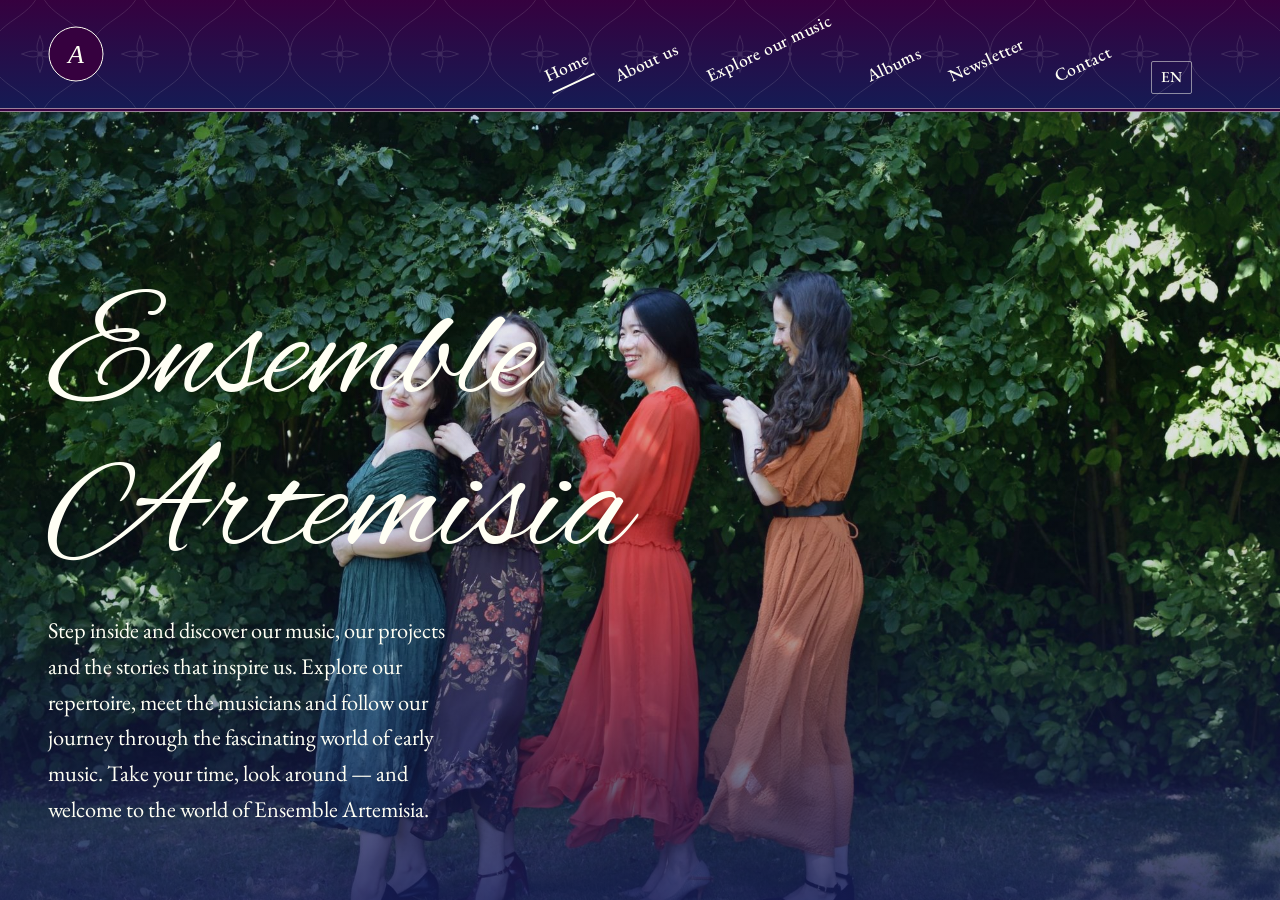
==== index.html @ 18df504d "Add Ensemble Artemisia website files Static site recovered from an earlier session: home, about, mus" ====
<!DOCTYPE html>
<html lang="en">
<head>
  <meta charset="utf-8">
  <meta name="viewport" content="width=device-width, initial-scale=1">
  <title>Ensemble Artemisia</title>
  <meta name="description" content="Ensemble Artemisia: musicians, recordings and concerts.">

  <!-- Fonts: EB Garamond (text and menu) + Alex Brush (script, large title only).
       Fallbacks in the CSS keep the page readable if these fail to load. -->
  <link rel="preconnect" href="https://fonts.googleapis.com">
  <link rel="preconnect" href="https://fonts.gstatic.com" crossorigin>
  <link href="https://fonts.googleapis.com/css2?family=Alex+Brush&family=EB+Garamond:ital,wght@0,400;0,500;1,400&display=swap" rel="stylesheet">

  <link rel="stylesheet" href="css/style.css">
</head>
<body class="page-home">
  <a class="skip-link" href="#main">Skip to content</a>

  <!-- ===== Shared header: copy this block to every page =====
       Only change which link has aria-current="page". -->
  <header class="site-header">
    <a class="logo" href="index.html" aria-label="Ensemble Artemisia, home">
      <!-- Replace images/logo.svg with the real logo (keep the file name, or update it here) -->
      <img src="images/logo.svg" alt="" width="56" height="56">
    </a>

    <button class="menu-toggle" type="button" aria-expanded="false" aria-controls="site-nav">Menu</button>

    <nav id="site-nav" class="site-nav" aria-label="Main">
      <ul>
        <li><a href="index.html" aria-current="page">Home</a></li>
        <li><a href="about.html">About us</a></li>
        <li><a href="music.html">Explore our music</a></li>
        <li><a href="albums.html">Albums</a></li>
        <li><a href="newsletter.html">Newsletter</a></li>
        <li><a href="contact.html">Contact</a></li>
      </ul>
      <!-- Language switch: English only for now.
           Later: turn this into a link pair, e.g. EN | DE, pointing to a /de/ copy of the site. -->
      <span class="lang" title="More languages coming later">EN</span>
    </nav>
  </header>

  <main id="main">
    <section class="hero">
      <div class="hero-bg" data-pan="hero" data-pan-start="0" data-pan-end="60" aria-hidden="true"></div>
      <h1>Ensemble Artemisia</h1>
      <p class="welcome">
        Step inside and discover our music, our projects and the stories that inspire 
        us. Explore our repertoire, meet the musicians and follow our journey through 
        the fascinating world of early music. 
        Take your time, look around — and welcome to the world of Ensemble 
        Artemisia.
      </p>
    </section>
  </main>

  <script src="js/main.js"></script>
</body>
</html>
---- css/style.css ----
/* ==========================================================
   Ensemble Artemisia: shared styles
   Change colors and fonts in the :root block below.
   ========================================================== */

:root {
  /* The ensemble's palette */
  --navy: #151b54;
  --purple: #36013f;
  --burgundy: #800020;
  --mauve: #7f525d;
  --brown: #5c3317;
  --green: #046307;
  --ivory: #fffff4;

  /* Fonts. The ensemble is still choosing, so swapping is one line:
     replace a name in the lists below AND in the Google Fonts <link> in each HTML page.
     Candidates: "EB Garamond" (the free Garamond), "Libre Baskerville",
     "Old Standard TT", "Alex Brush" (a script: best kept for large titles only). */
  --font-script: "Alex Brush", "Snell Roundhand", cursive;
  --font-text: "EB Garamond", Garamond, Georgia, "Times New Roman", serif;

  --page-pad: clamp(1.25rem, 4vw, 3rem);

  /* Hero picture: wide group photo on desktop, tall one on phones (see the phone block below) */
  --hero-image: url("../images/hero-desktop.jpg");

  /* Height of the solid header bar (the home picture starts right below it) */
  --header-h: 7rem;
}

*,
*::before,
*::after { box-sizing: border-box; }

html { -webkit-text-size-adjust: 100%; }

body {
  margin: 0;
  background: var(--navy);
  color: var(--ivory);
  font-family: var(--font-text);
  font-size: 1.1875rem;
  line-height: 1.6;
}

img { max-width: 100%; height: auto; }

a { color: inherit; }

/* Visible keyboard focus everywhere */
:focus-visible {
  outline: 2px solid var(--ivory);
  outline-offset: 3px;
}

.skip-link {
  position: absolute;
  left: 1rem;
  top: -4rem;
  z-index: 100;
  padding: 0.5rem 1rem;
  background: var(--ivory);
  color: var(--navy);
}
.skip-link:focus { top: 1rem; }

/* ---------- Header: a solid bar at the top of every page ---------- */

.site-header {
  position: relative;
  z-index: 10;
  isolation: isolate;
  min-height: var(--header-h);
  display: flex;
  align-items: flex-end;
  justify-content: space-between;
  padding: 0.9rem var(--page-pad);
  background: linear-gradient(180deg, var(--purple), var(--navy));
  border-bottom: 4px double rgba(255, 255, 244, 0.5);   /* same double line as the picture frames */
}
.site-header::before {
  content: "";
  position: absolute;
  inset: 0;
  z-index: -1;
  background: url("../images/pattern.svg") center / 100px 140px;
  opacity: 0.12;
  pointer-events: none;
}

.logo { align-self: center; display: block; line-height: 0; }
.logo img { border-radius: 50%; }

.site-nav {
  display: flex;
  align-items: center;
  gap: 1.75rem;
}

.site-nav ul {
  display: flex;
  flex-wrap: wrap;
  gap: 0.5rem 1.75rem;
  margin: 0;
  padding: 0;
  list-style: none;
}

.site-nav a {
  display: inline-block;
  padding: 0.25rem 0 0.15rem;
  text-decoration: none;
  font-weight: 500;
  font-size: 1.1rem;
  letter-spacing: 0.03em;
  border-bottom: 2px solid transparent;
}
.site-nav a:hover { border-bottom-color: rgba(255, 255, 244, 0.5); }
.site-nav a[aria-current="page"] { border-bottom-color: var(--ivory); }   /* the page you are on */

.lang {
  padding: 0.2rem 0.55rem;
  border: 1px solid rgba(255, 255, 244, 0.5);
  border-radius: 2px;
  font-size: 0.95rem;
  font-weight: 500;
}

.menu-toggle { display: none; }

/* ---------- Hero (home page) ---------- */

.hero {
  position: relative;
  min-height: calc(100vh - var(--header-h));
  min-height: calc(100svh - var(--header-h));
  display: flex;
  flex-direction: column;
  justify-content: flex-end;
  padding: 3rem var(--page-pad) clamp(2.5rem, 8vh, 5rem);
}

/* The picture sits in its own layer. It starts aligned to the top, so the heads of the
   musicians stay in view, and js/main.js pans it slowly while the page scrolls. */
.hero-bg {
  position: absolute;
  inset: 0;
  z-index: 0;
  /* Layers: a navy veil (darker at the bottom, behind the title), the picture
     (set by --hero-image at the top of this file), and a fallback if the picture fails. */
  background-image:
    linear-gradient(180deg, rgba(21, 27, 84, 0.2) 0%, rgba(21, 27, 84, 0.1) 35%, rgba(21, 27, 84, 0.25) 60%, rgba(21, 27, 84, 0.85) 100%),
    var(--hero-image),
    radial-gradient(ellipse at 15% 70%, var(--burgundy) 0%, transparent 55%),
    linear-gradient(160deg, var(--purple) 0%, var(--navy) 100%);
  background-size: cover;
  background-position: center 0%;
}

.hero > :not(.hero-bg) {
  position: relative;
  z-index: 1;
}

.hero h1 {
  margin: 0;
  max-width: 10ch;
  font-family: var(--font-script);
  font-weight: 400;
  font-size: clamp(3.75rem, 12vw, 9.5rem);
  line-height: 1;
}

.welcome {
  max-width: 38ch;
  margin: 1.5rem 0 0;
  font-size: clamp(1.15rem, 2vw, 1.4rem);
}

/* ---------- Buttons ---------- */

.button {
  display: inline-block;
  padding: 0.7rem 1.5rem;
  background: var(--burgundy);
  color: var(--ivory);
  text-decoration: none;
  font-weight: 500;
  letter-spacing: 0.03em;
}
.button:hover { background: #99002a; }

/* ---------- Inner pages (About us, Explore our music, ...) ----------
   .inner is the shared base: painting background, faint pattern, headings. */

.inner {
  --pattern-opacity: 0.12;   /* strength of the background pattern: 0 turns it off */
  min-height: calc(100vh - var(--header-h));
  padding: 4rem var(--page-pad) 6rem;
}

/* The painting sits in its own fixed layer behind the page and pans while you scroll
   (see js/main.js). It starts at the top, so the painted head stays in view. */
.inner-bg {
  position: fixed;
  inset: 0;
  z-index: 0;
  background-image:
    linear-gradient(rgba(21, 27, 84, 0.88), rgba(54, 1, 63, 0.92)),
    url("../images/about-bg.jpg");
  background-size: cover;
  background-position: 70% 0%;
}
/* Faint baroque pattern over the painting; fixed, so it stays still while the page scrolls. */
.inner::before {
  content: "";
  position: fixed;
  inset: 0;
  z-index: 0;
  pointer-events: none;
  background: url("../images/pattern.svg") center top / 120px 168px;
  opacity: var(--pattern-opacity);
}

.inner > * { position: relative; z-index: 1; max-width: 62rem; margin-inline: auto; }
.inner h1, .inner h2, .inner h3 { margin: 0; font-weight: 500; line-height: 1.15; }
.inner h1 {
  margin-bottom: 3rem;
  font-family: var(--font-script);
  font-weight: 400;
  font-size: clamp(3.5rem, 9vw, 6.5rem);
  line-height: 1;
}
.inner h2 { margin-bottom: 1.5rem; font-size: clamp(1.75rem, 3.5vw, 2.5rem); }
.inner h3 { margin-bottom: 0.15rem; font-size: 1.6rem; }
.inner p { margin: 0; max-width: 40ch; }
.inner p + p { margin-top: 1rem; }   /* space between body paragraphs */

/* Text next to a picture: the title sits level with the ornament above the picture, the short line
   under it (role, subtitle) is small and italic, and a gap separates it from the body text. */
.member > :last-child { padding-top: 0.25rem; }
.role,
.album-subtitle {
  margin: 0;
  font-size: 1.05rem;
  font-style: italic;
  letter-spacing: 0.02em;
  opacity: 0.85;
}
.inner .role + p,
.inner .album-subtitle + p { margin-top: 1.35rem; }

.group,
.member {
  display: grid;
  grid-template-columns: minmax(0, 320px) 1fr;
  gap: 2.5rem;
  align-items: start;   /* the text starts level with the ornament above the picture */
}
.group { grid-template-columns: minmax(0, 380px) 1fr; margin-bottom: 5rem; }
.group img {
  display: block;
  width: 100%;
  height: auto;
  outline: 1px solid rgba(255, 255, 244, 0.45);   /* thin line set off from the photo */
  outline-offset: 8px;
}

.members > h2 { margin-bottom: 3rem; }
.member + .member { margin-top: 3.5rem; }
.member + .member.member--gap { margin-top: 7rem; }  /* the extra space before the second group */

.arch {
  display: block;
  width: 100%;
  height: auto;
  aspect-ratio: 4 / 5;
  object-fit: cover;
  border-radius: 999px 999px 0 0;   /* round top */
}
.arch--empty {
  display: grid;
  place-items: center;
  background: var(--mauve);
  text-align: center;
  font-size: 1rem;
}

/* Baroque-style frames (portraits and group photo): a double line, a dotted pearl line inside,
   a fine outer line, and a larger ornament above the top. */
.frame {
  position: relative;
  padding: 0.9rem 0.9rem 0;
  border: 1px solid rgba(255, 255, 244, 0.55);
  border-bottom: 4px double rgba(255, 255, 244, 0.55);   /* plinth */
  border-radius: 999px 999px 0 0;
  outline: 1px solid rgba(255, 255, 244, 0.22);          /* fine outer line */
  outline-offset: 6px;
}
.frame::before {
  content: "";
  position: absolute;
  inset: 5px 5px 0;
  border: 1px dotted rgba(255, 255, 244, 0.4);           /* pearl line */
  border-bottom: 0;
  border-radius: 999px 999px 0 0;
  pointer-events: none;
}
.frame::after,
.photo::after {
  content: "";
  position: absolute;
  top: -9px;
  left: 50%;
  width: 96px;
  height: 32px;
  transform: translate(-50%, -100%);
  background: url("../images/ornament.svg") center / contain no-repeat;
}
.member .frame,
.photo { margin-top: 2.75rem; }

.photo {
  position: relative;
  outline: 1px solid rgba(255, 255, 244, 0.22);          /* fine outer line, outside the photo's own line */
  outline-offset: 14px;
}

@media (max-width: 40rem) {
  .group, .member { grid-template-columns: 1fr; gap: 1.25rem; }
  .group .photo { max-width: 280px; }   /* the wrapper carries the outer frame, so it gets the width limit */
  .frame { max-width: 300px; }
}

/* Explore our music page: click-to-load videos */
.videos {
  display: grid;
  grid-template-columns: repeat(2, minmax(0, 1fr));
  gap: 1rem 3rem;
}
.video-box {
  position: relative;
  aspect-ratio: 16 / 9;
  /* The thumbnail is set per video with --poster (see music.html);
     the gradient shows if the picture file is missing. */
  background:
    var(--poster, none) center / cover no-repeat,
    linear-gradient(160deg, var(--purple), var(--navy));
}
.video-box iframe {
  position: absolute;
  inset: 0;
  width: 100%;
  height: 100%;
  border: 0;
}
.video-play {
  position: absolute;
  inset: 0;
  width: 100%;
  display: flex;
  flex-direction: column;
  align-items: center;
  justify-content: center;
  gap: 0.75rem;
  border: 0;
  background: linear-gradient(rgba(21, 27, 84, 0.1), rgba(21, 27, 84, 0.5));   /* keeps the play icon readable on any picture */
  color: var(--ivory);
  font: inherit;
  cursor: pointer;
}
.video-play svg { width: 4.5rem; height: 4.5rem; }
.video-play:hover svg { opacity: 0.8; }
.video-play span { font-size: 0.95rem; opacity: 0.9; text-shadow: 0 1px 4px rgba(0, 0, 0, 0.6); }
.video h3 { margin-top: 1.25rem; }
.video p { margin-top: 0.25rem; }

@media (max-width: 40rem) {
  .videos { grid-template-columns: 1fr; }
}

/* Albums page */

/* Phones, inner pages only: picture-and-text blocks are centred (picture, name, short line, body text).
   The page title and standalone section titles (Members, Videos) stay left-aligned; the home page is unchanged. */
@media (max-width: 40rem) {
  .group .photo,
  .frame { margin-inline: auto; }

  .group > :last-child,
  .member > :last-child,
  .video { text-align: center; }

  .group p,
  .member p { margin-inline: auto; }

  /* Body text is justified (the short role and subtitle lines stay centred). The last line of each
     paragraph is centred to match the blocks, and hyphenation keeps the word gaps even on narrow screens. */
  .group p:not(.role):not(.album-subtitle),
  .member p:not(.role) {
    text-align: justify;
    text-align-last: center;
    hyphens: auto;
  }
}

/* ---------- Slanted menu (desktop only) ----------
   Change --nav-angle to adjust the slant:
   -15deg is gentle, -25deg is moderate, -45deg is steep. */

@media (min-width: 52.01rem) {
  .site-nav {
    --nav-angle: -25deg;
    align-items: flex-end;
    padding-right: 2.5rem;   /* room for the last slanted word */
  }

  .site-nav ul {
    flex-wrap: nowrap;
    align-items: flex-end;
    gap: 1.5rem;
  }

  .site-nav a {
    white-space: nowrap;
    transform: rotate(var(--nav-angle));
    transform-origin: left bottom;
  }
}

/* ---------- Phones and narrow windows ---------- */

@media (max-width: 52rem) {
  /* Tall group photo and a shorter bar on phones */
  :root { --hero-image: url("../images/hero-mobile.jpg"); --header-h: 4.75rem; }

  .menu-toggle {
    display: block;
    padding: 0.5rem 1rem;
    background: rgba(21, 27, 84, 0.6);
    color: var(--ivory);
    border: 1px solid rgba(255, 255, 244, 0.5);
    border-radius: 2px;
    font: inherit;
    font-weight: 500;
    cursor: pointer;
  }

  .site-nav {
    display: none;
    position: absolute;
    top: 100%;
    left: 0;
    right: 0;
    flex-direction: column;
    align-items: flex-start;
    gap: 1rem;
    padding: 1.25rem 1.5rem;
    background: var(--navy);
    border-bottom: 4px double rgba(255, 255, 244, 0.5);
  }
  .site-nav.is-open { display: flex; }

  .site-nav ul { flex-direction: column; gap: 0.25rem; }
  .site-nav a { padding: 0.5rem 0; }
}

@media (prefers-reduced-motion: reduce) {
  * { scroll-behavior: auto !important; }
}
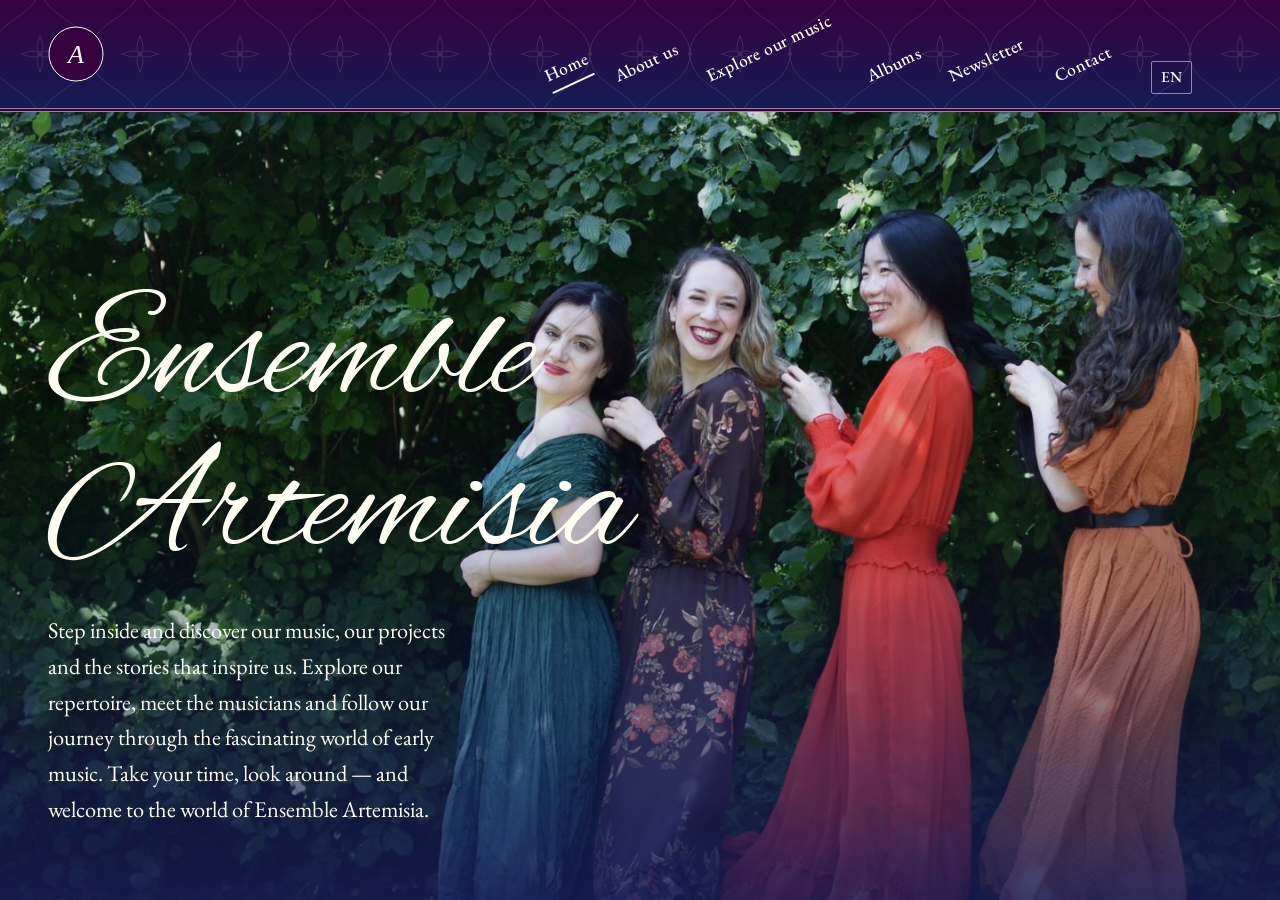
==== commit e1a960da: "Apply the chosen hero picture framing on the home page Position and size of the hero picture now com" ====
--- a/index.html
+++ b/index.html
@@ -44,7 +44,8 @@
 
   <main id="main">
     <section class="hero">
-      <div class="hero-bg" data-pan="hero" data-pan-start="0" data-pan-end="60" aria-hidden="true"></div>
+      <!-- The framing of the picture (position, size) is set in css/style.css: --hero-x, --hero-y, --hero-zoom -->
+      <div class="hero-bg" data-pan="hero" aria-hidden="true"></div>
       <h1>Ensemble Artemisia</h1>
       <p class="welcome">
         Step inside and discover our music, our projects and the stories that inspire 
--- a/css/style.css
+++ b/css/style.css
@@ -24,6 +24,15 @@
 
   /* Hero picture: wide group photo on desktop, tall one on phones (see the phone block below) */
   --hero-image: url("../images/hero-desktop.jpg");
+
+  /* Hero picture framing (desktop values; the phone values are in the phone block below).
+     --hero-x / --hero-y: which part of the picture shows (0% = left / top edge, 100% = right / bottom edge).
+     --hero-zoom: size of the picture; 1 = it just fills the hero, 1.39 = 139%.
+     --hero-pan: how far the picture slides down while the page scrolls, in percent points (0 = still). */
+  --hero-x: 0%;
+  --hero-y: 37%;
+  --hero-zoom: 1.39;
+  --hero-pan: 60;
 
   /* Height of the solid header bar (the home picture starts right below it) */
   --header-h: 7rem;
@@ -141,21 +150,32 @@
   padding: 3rem var(--page-pad) clamp(2.5rem, 8vh, 5rem);
 }
 
-/* The picture sits in its own layer. It starts aligned to the top, so the heads of the
-   musicians stay in view, and js/main.js pans it slowly while the page scrolls. */
+/* The picture sits in its own layer: .hero-bg holds a fallback (shown if the picture fails),
+   ::before is the picture itself, ::after a navy veil (darker at the bottom, behind the title).
+   The framing comes from --hero-x, --hero-y and --hero-zoom at the top of this file,
+   and js/main.js slides the picture slowly while the page scrolls (it sets --pan-y). */
 .hero-bg {
   position: absolute;
   inset: 0;
   z-index: 0;
-  /* Layers: a navy veil (darker at the bottom, behind the title), the picture
-     (set by --hero-image at the top of this file), and a fallback if the picture fails. */
-  background-image:
-    linear-gradient(180deg, rgba(21, 27, 84, 0.2) 0%, rgba(21, 27, 84, 0.1) 35%, rgba(21, 27, 84, 0.25) 60%, rgba(21, 27, 84, 0.85) 100%),
-    var(--hero-image),
+  overflow: hidden;
+  background:
     radial-gradient(ellipse at 15% 70%, var(--burgundy) 0%, transparent 55%),
     linear-gradient(160deg, var(--purple) 0%, var(--navy) 100%);
-  background-size: cover;
-  background-position: center 0%;
+}
+.hero-bg::before,
+.hero-bg::after {
+  content: "";
+  position: absolute;
+  inset: 0;
+}
+.hero-bg::before {
+  background: var(--hero-image) var(--hero-x) var(--pan-y, var(--hero-y)) / cover no-repeat;
+  transform: scale(var(--hero-zoom));
+  transform-origin: var(--hero-x) var(--pan-y, var(--hero-y));
+}
+.hero-bg::after {
+  background: linear-gradient(180deg, rgba(21, 27, 84, 0.2) 0%, rgba(21, 27, 84, 0.1) 35%, rgba(21, 27, 84, 0.25) 60%, rgba(21, 27, 84, 0.85) 100%);
 }
 
 .hero > :not(.hero-bg) {
@@ -382,6 +402,35 @@
 
 /* Albums page */
 
+/* Newsletter and contact pages */
+.signup {
+  display: grid;
+  gap: 1.25rem;
+  max-width: 26rem;
+  margin-top: 2rem;
+}
+.field label { display: block; margin-bottom: 0.35rem; font-weight: 500; }
+.optional { font-weight: 400; font-style: italic; opacity: 0.85; }
+.field input {
+  width: 100%;
+  padding: 0.65rem 0.8rem;
+  background: rgba(255, 255, 244, 0.08);
+  color: var(--ivory);
+  border: 1px solid rgba(255, 255, 244, 0.5);
+  border-radius: 2px;
+  font: inherit;
+}
+.field input:focus-visible { outline-offset: 2px; background: rgba(255, 255, 244, 0.14); }
+button.button { justify-self: start; border: 0; font: inherit; font-weight: 500; cursor: pointer; }
+.inner .form-note { font-style: italic; }
+.inner .form-note:empty { display: none; }
+.inner .small-print { margin-top: 2rem; font-size: 1rem; opacity: 0.85; }
+
+.contact-block + .contact-block { margin-top: 4rem; }
+.inner .contact-link { margin-top: 1.5rem; font-size: clamp(1.4rem, 3vw, 1.9rem); }
+.link-list { margin: 0; padding: 0; list-style: none; }
+.link-list li + li { margin-top: 0.5rem; }
+
 /* Phones, inner pages only: picture-and-text blocks are centred (picture, name, short line, body text).
    The page title and standalone section titles (Members, Videos) stay left-aligned; the home page is unchanged. */
 @media (max-width: 40rem) {
@@ -432,8 +481,14 @@
 /* ---------- Phones and narrow windows ---------- */
 
 @media (max-width: 52rem) {
-  /* Tall group photo and a shorter bar on phones */
-  :root { --hero-image: url("../images/hero-mobile.jpg"); --header-h: 4.75rem; }
+  /* Tall group photo, its own framing, and a shorter bar on phones */
+  :root {
+    --hero-image: url("../images/hero-mobile.jpg");
+    --header-h: 5.55rem;   /* the real height of the bar here (logo + padding + line), so the hero ends exactly at the bottom of the screen */
+    --hero-x: 37%;
+    --hero-y: 100%;
+    --hero-zoom: 1.08;
+  }
 
   .menu-toggle {
     display: block;
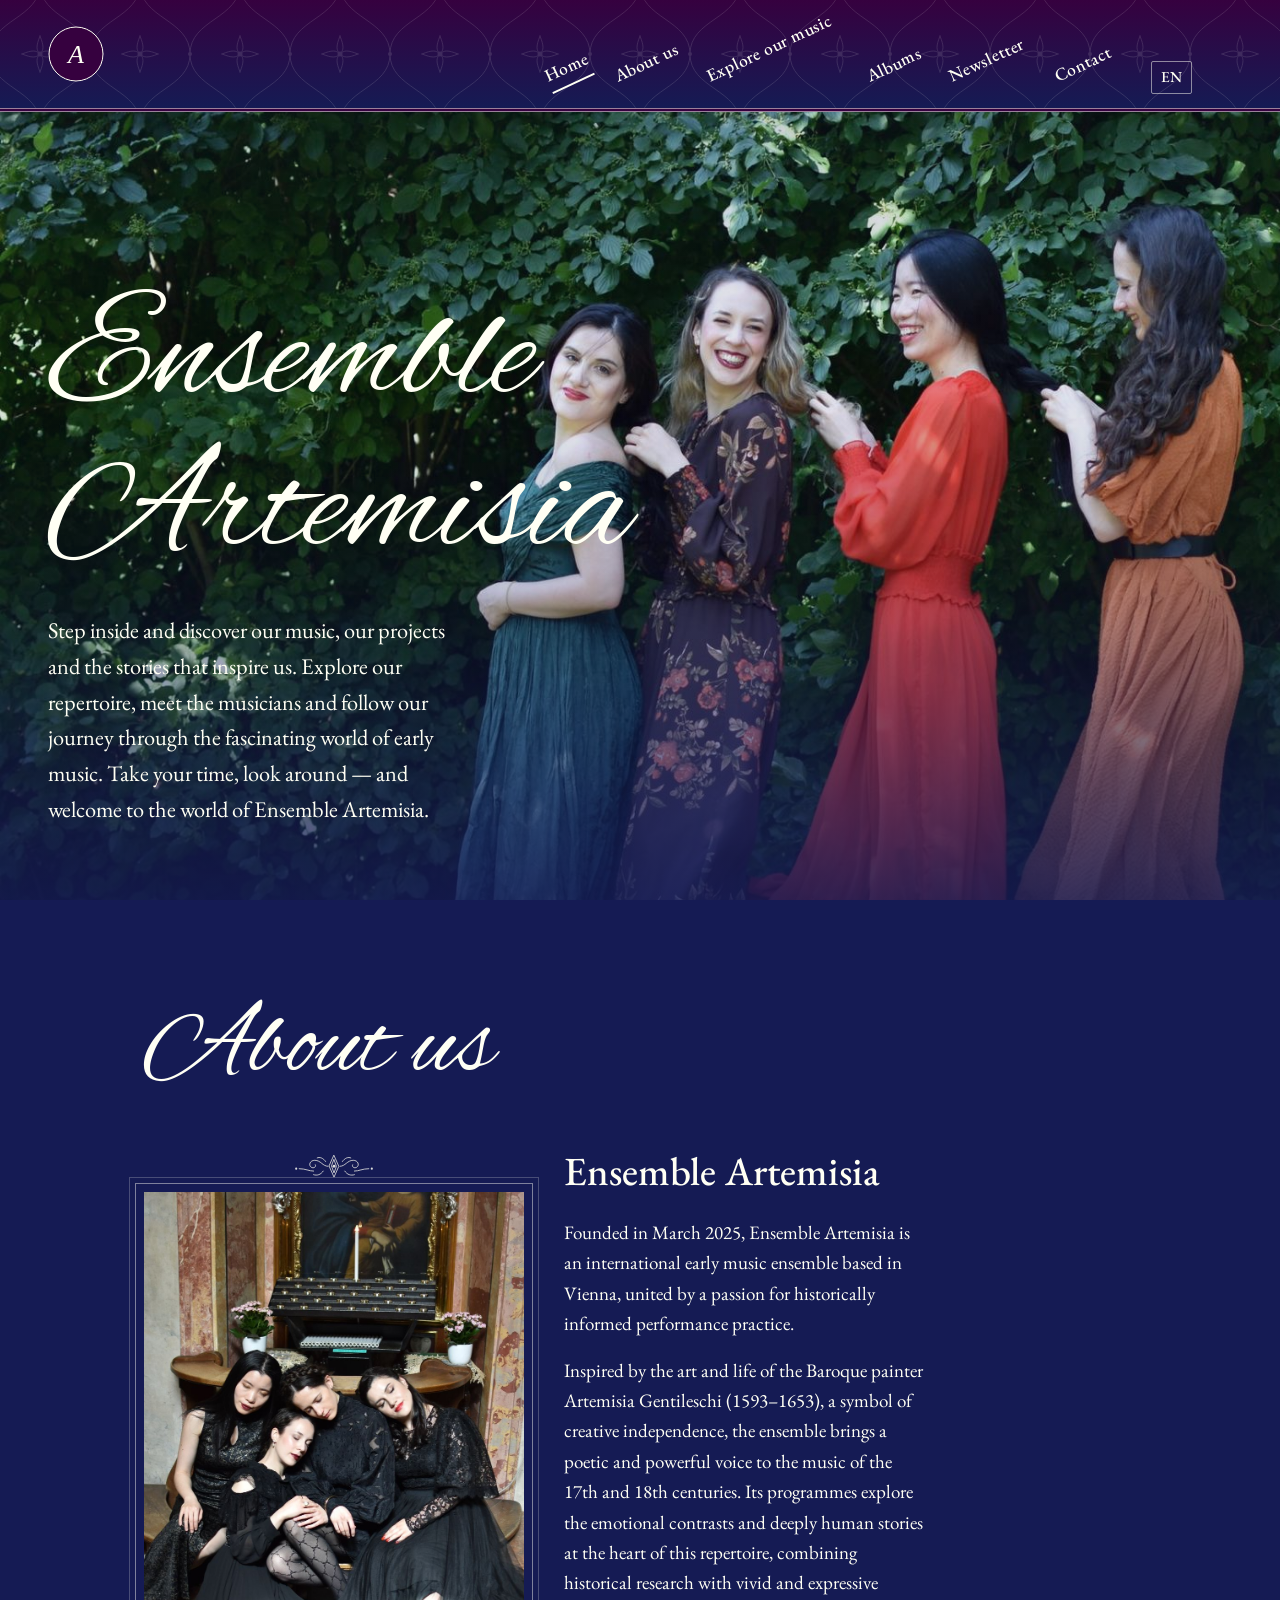
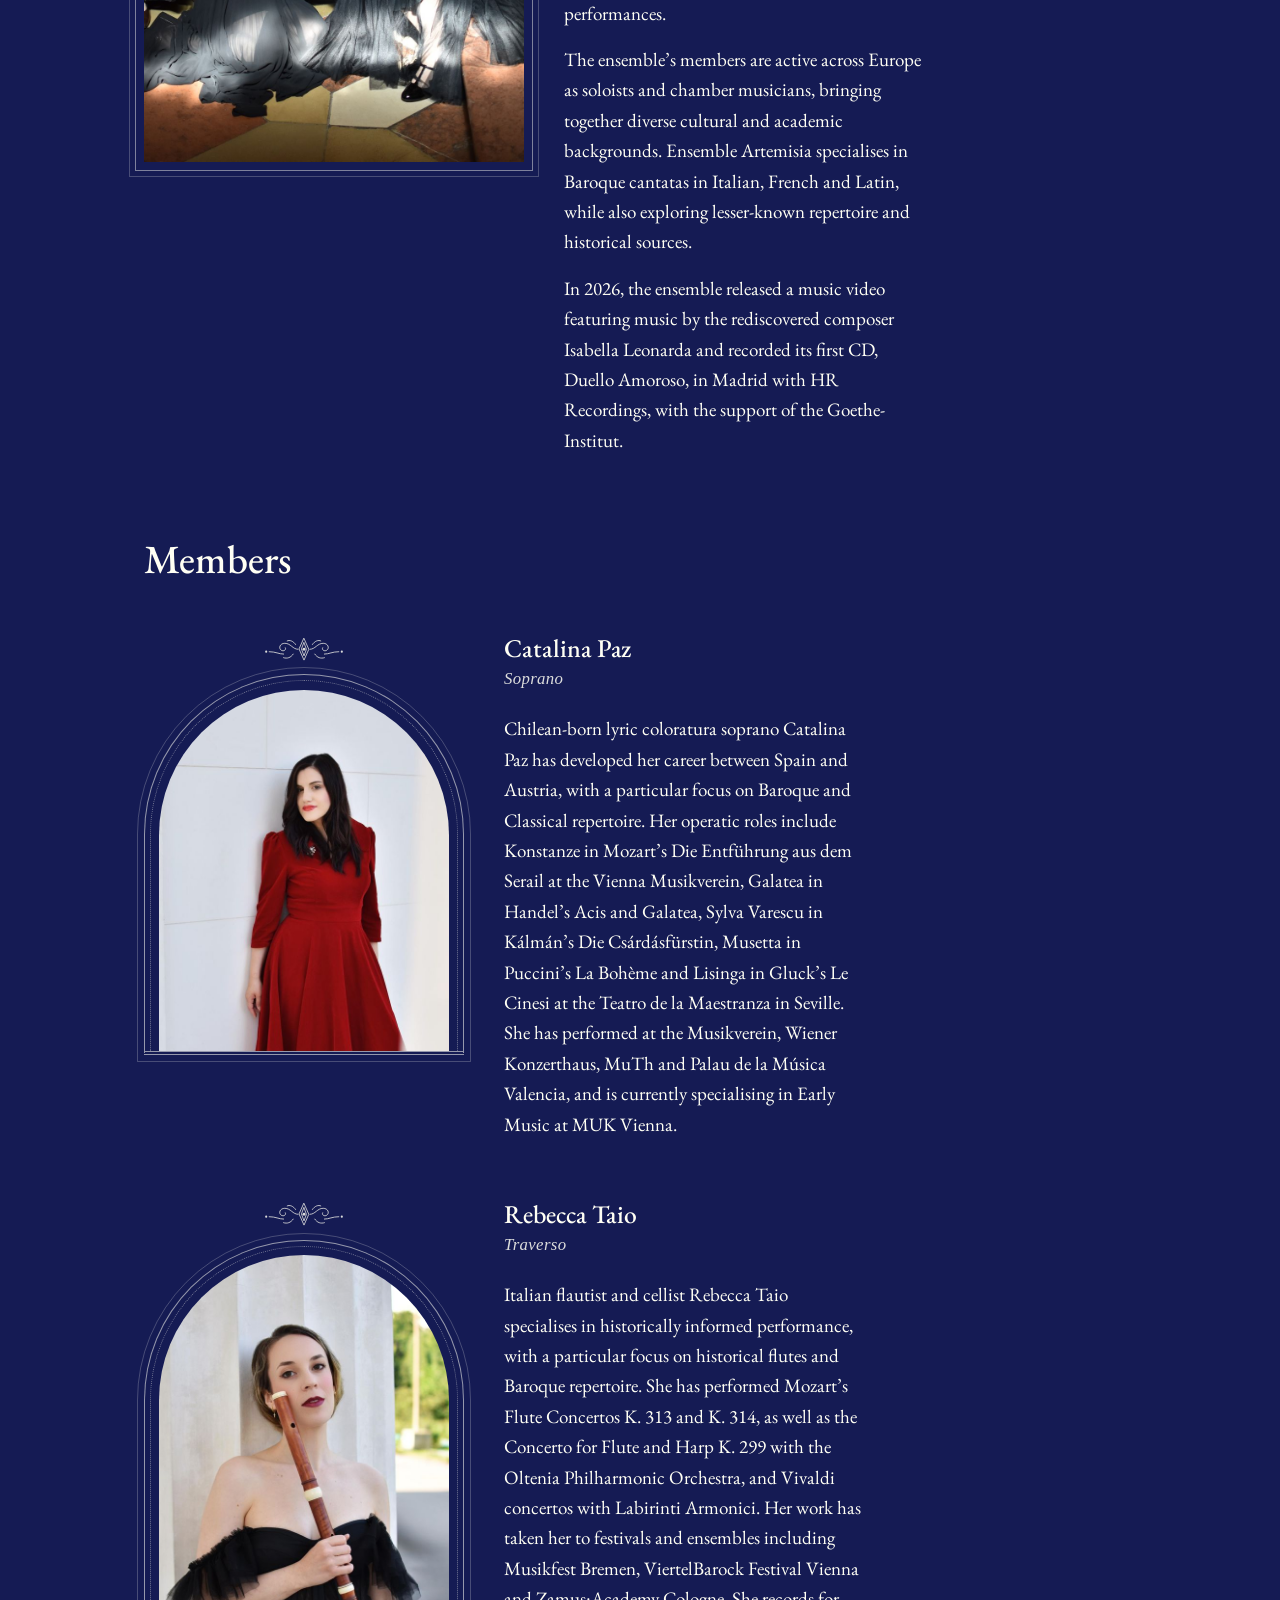
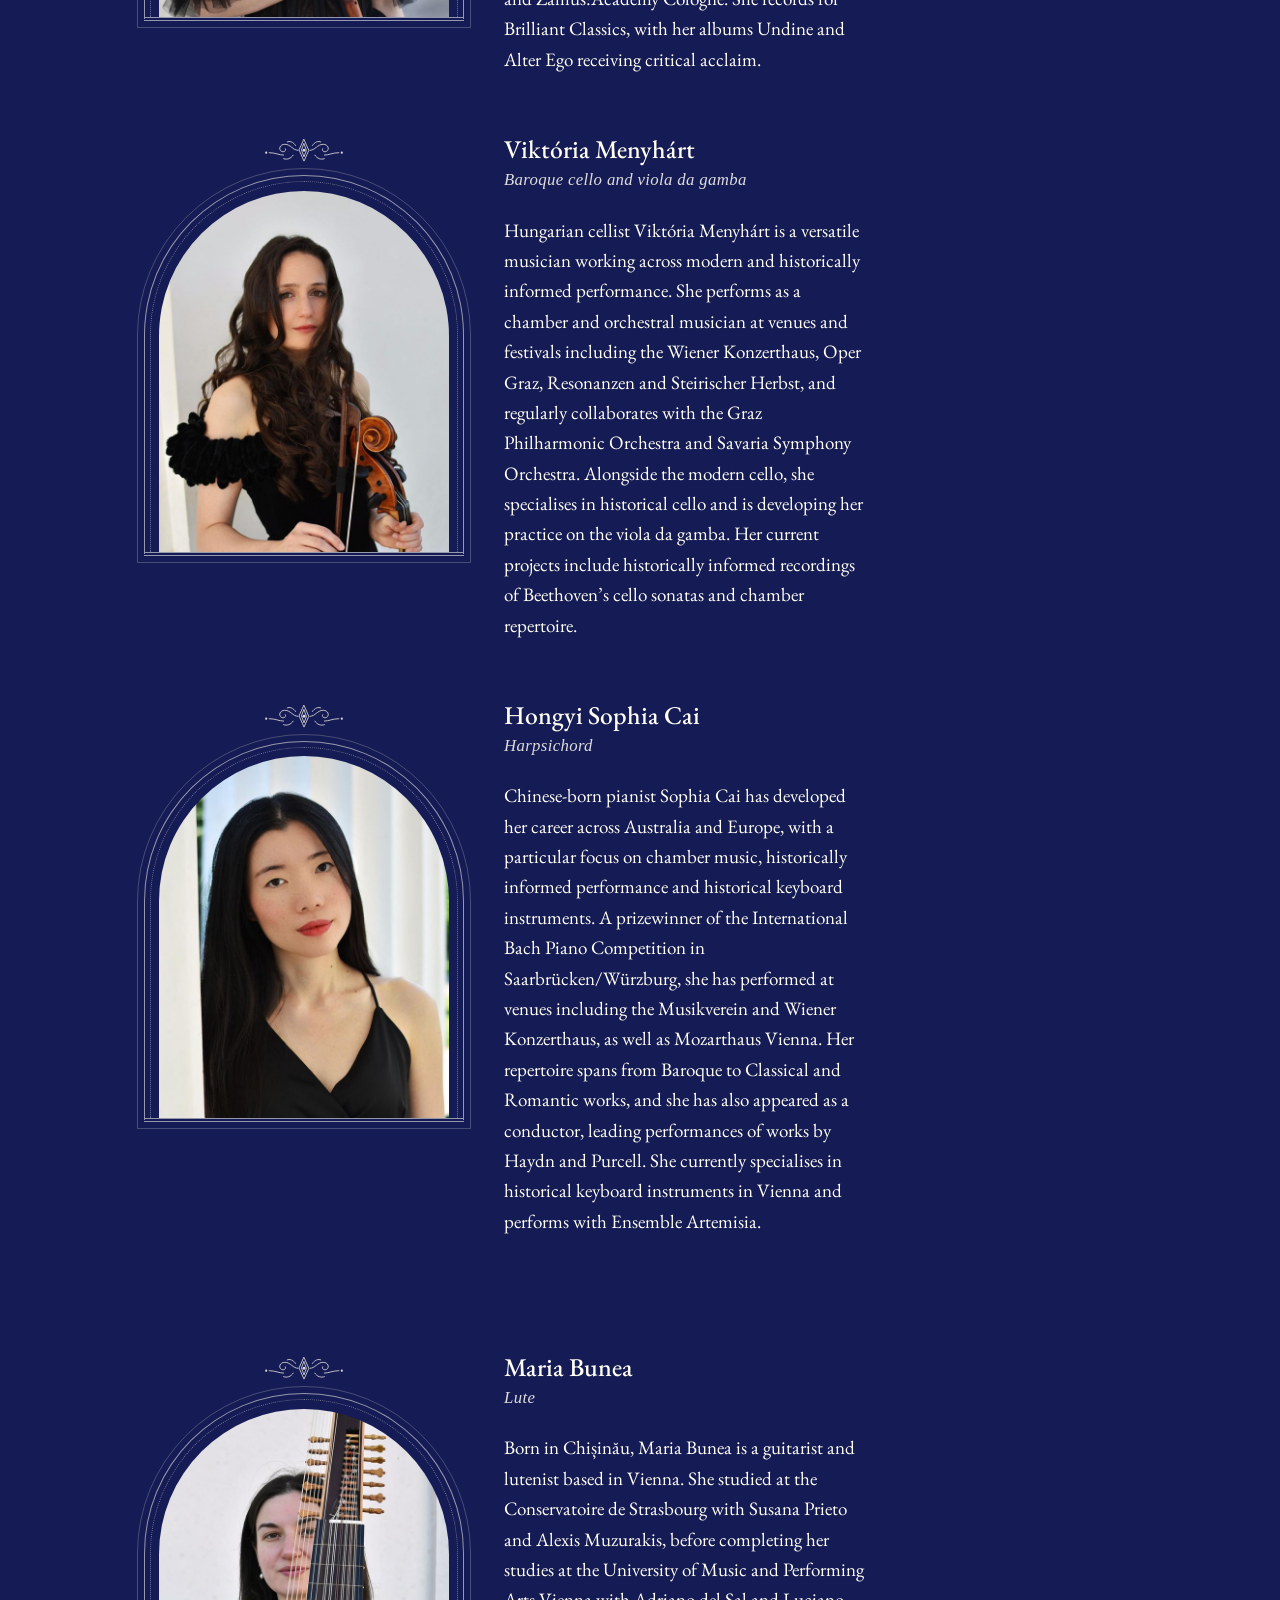
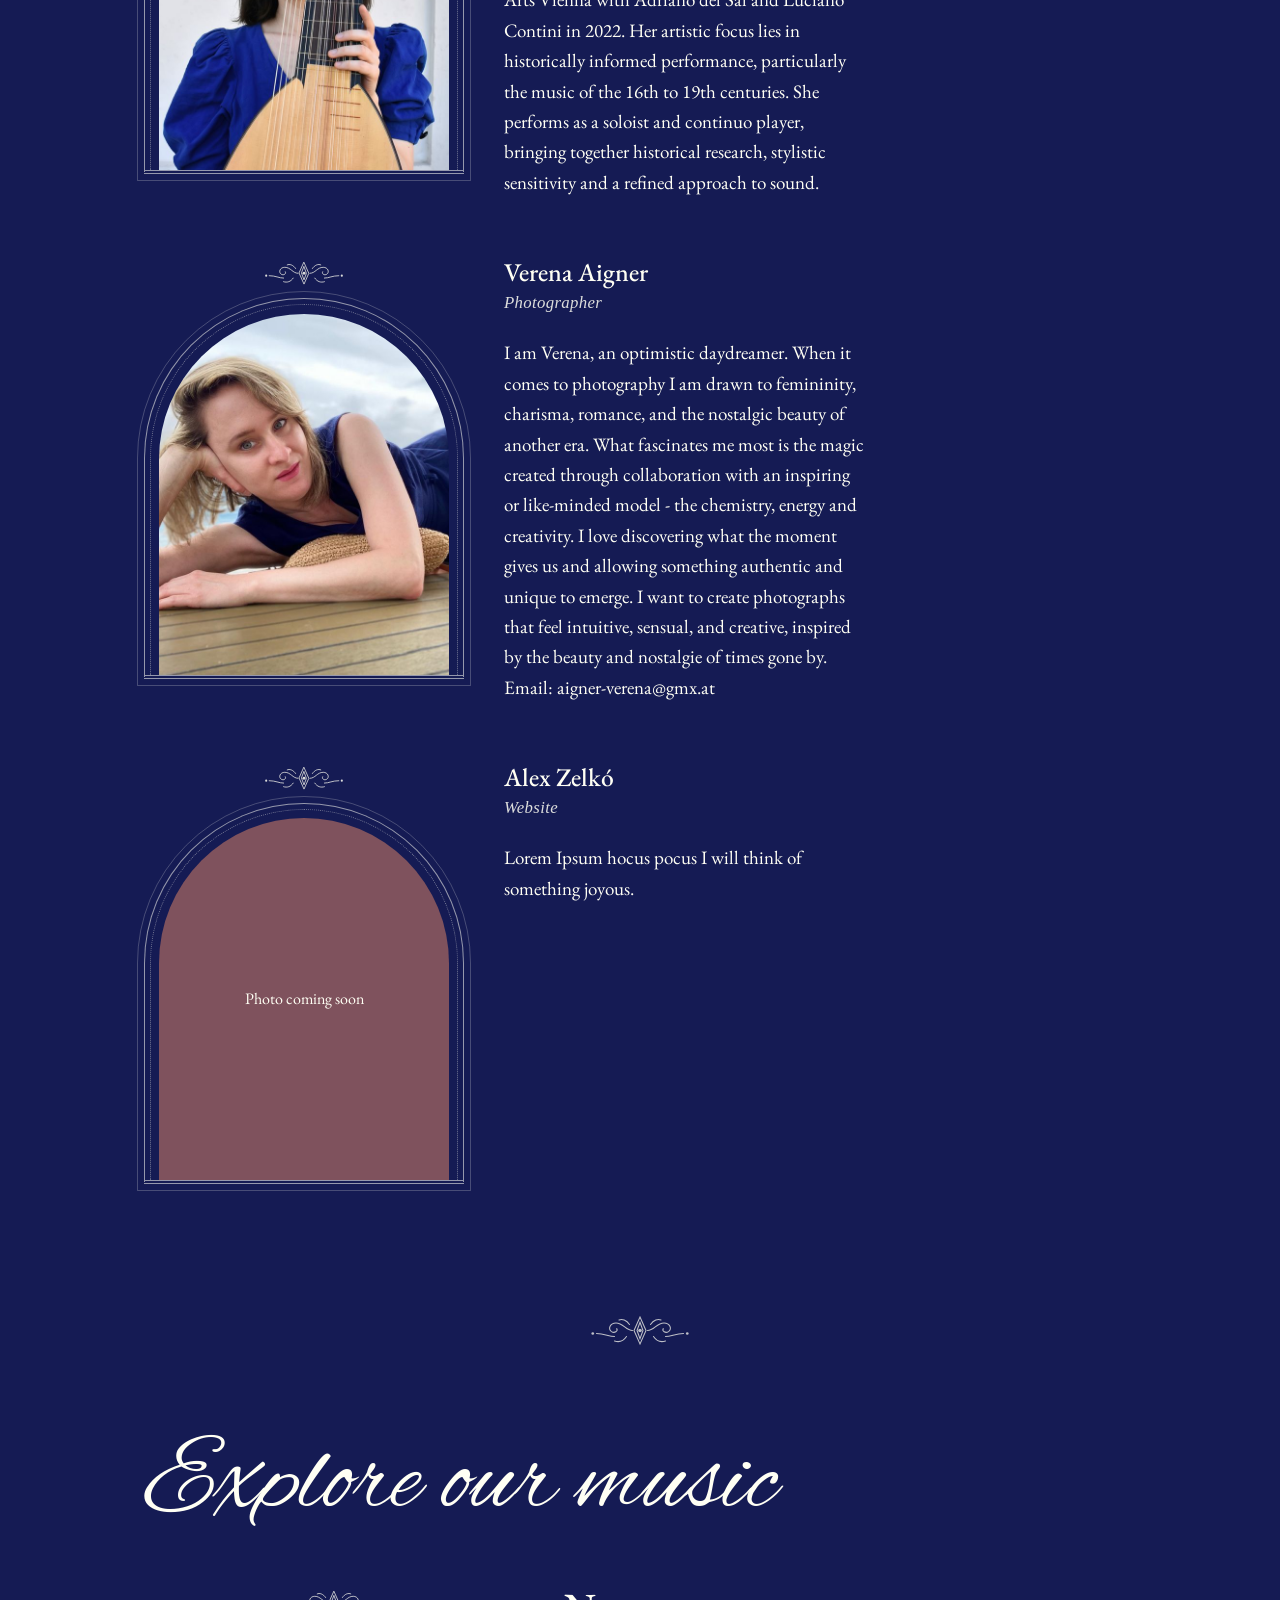
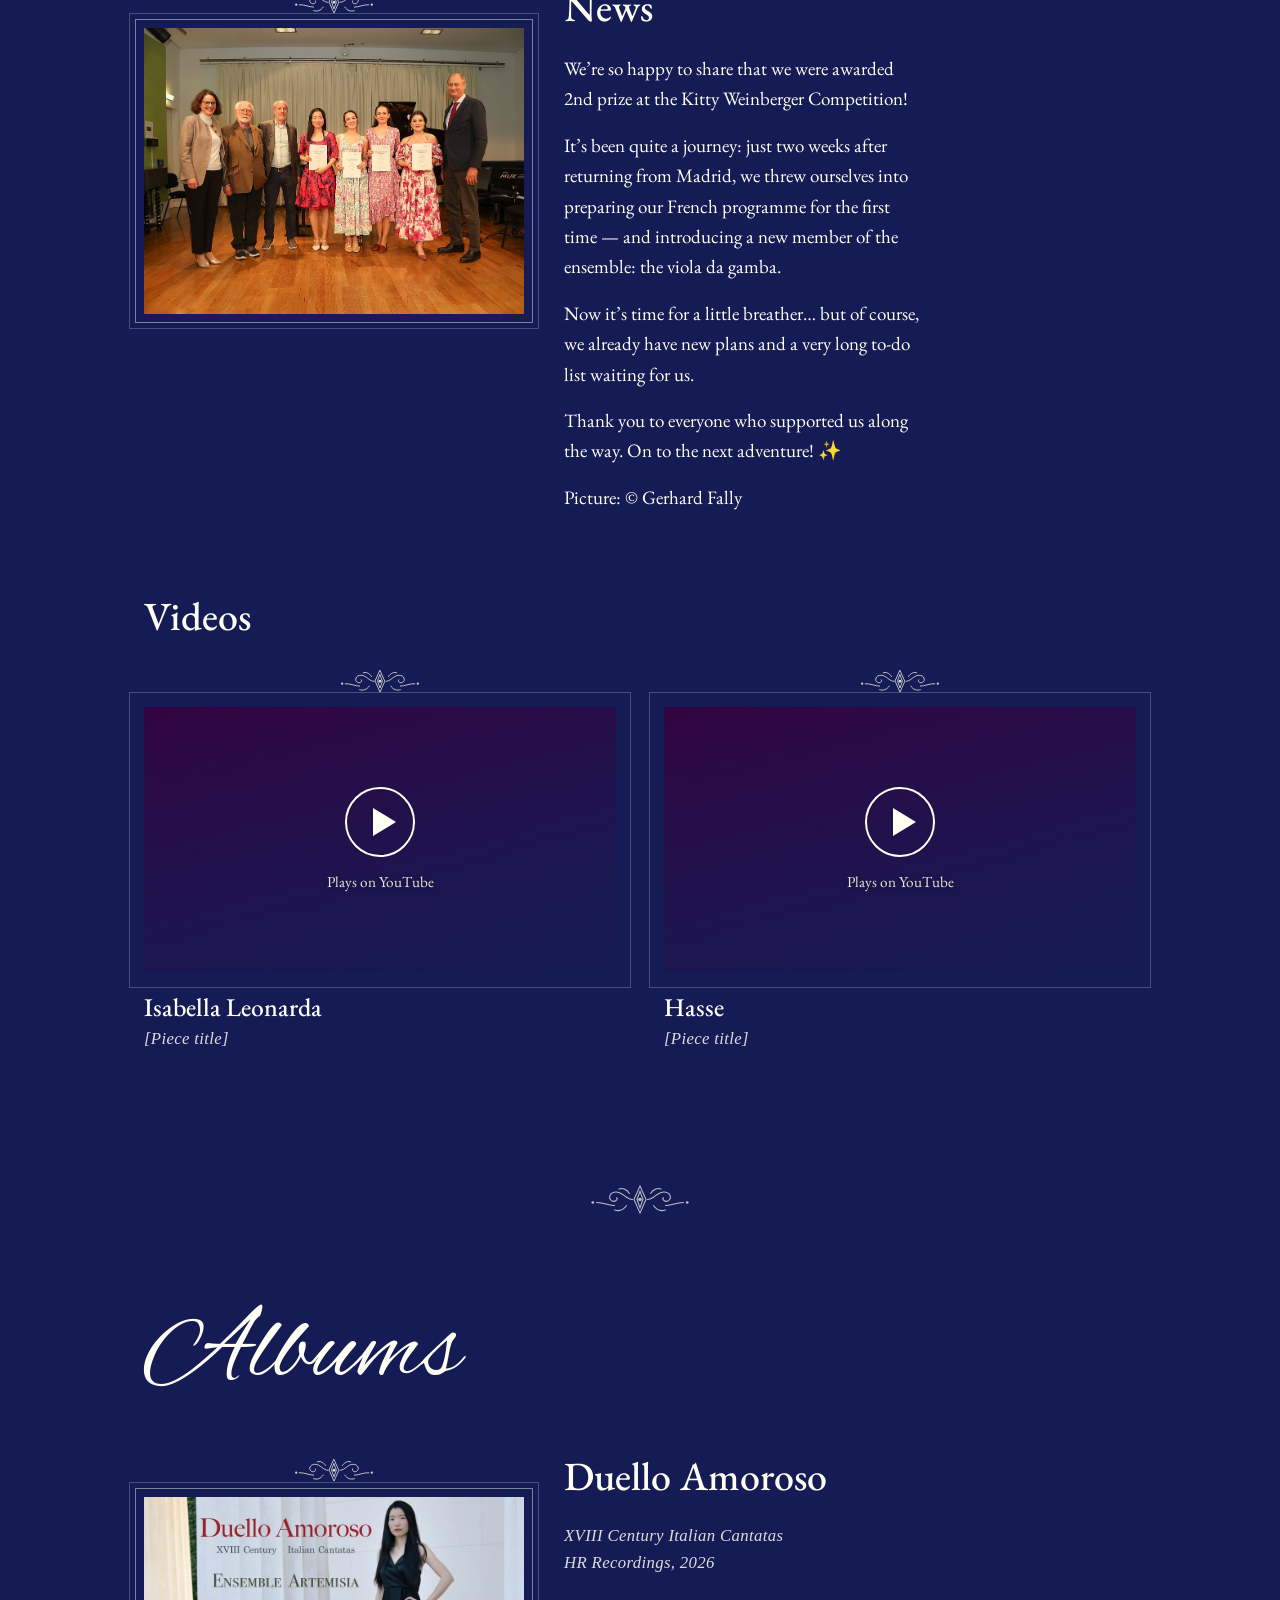
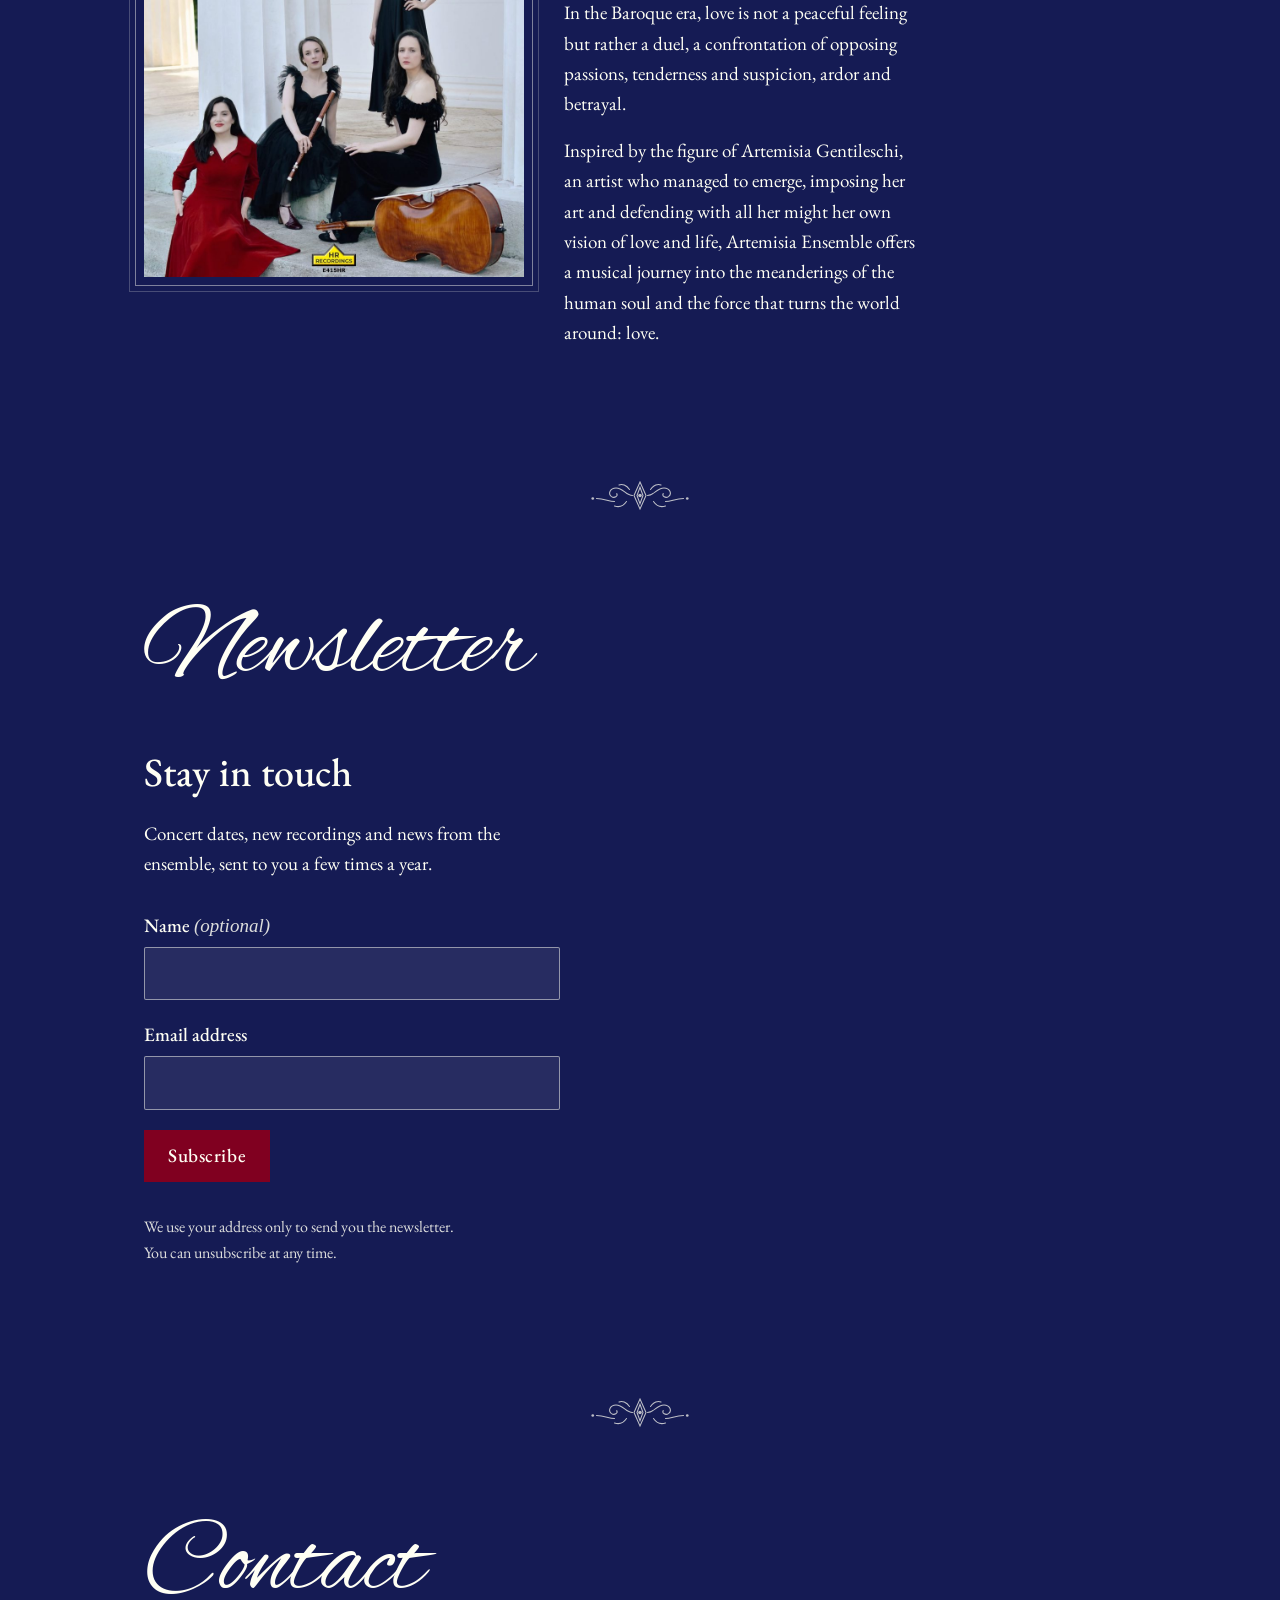
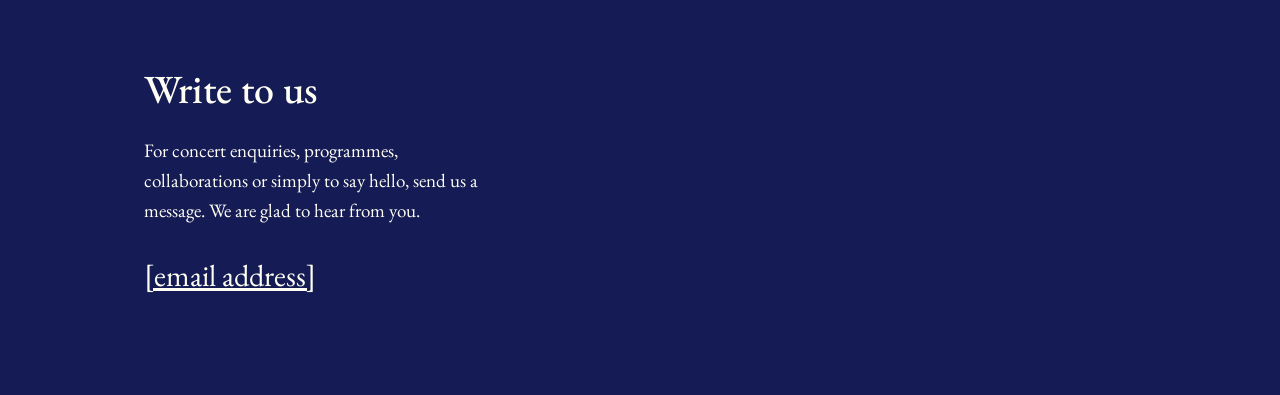
==== commit 22f8c469: "Turn the site into a single vertical page index.html now holds every section (About us, Explore our " ====
--- a/index.html
+++ b/index.html
@@ -14,13 +14,13 @@
 
   <link rel="stylesheet" href="css/style.css">
 </head>
-<body class="page-home">
+<body class="page-home one-page">
   <a class="skip-link" href="#main">Skip to content</a>
 
-  <!-- ===== Shared header: copy this block to every page =====
-       Only change which link has aria-current="page". -->
+  <!-- ===== Header: stays at the top while the page scrolls =====
+       The menu links jump to the sections below; js/main.js underlines the section in view. -->
   <header class="site-header">
-    <a class="logo" href="index.html" aria-label="Ensemble Artemisia, home">
+    <a class="logo" href="#home" aria-label="Ensemble Artemisia, back to the top">
       <!-- Replace images/logo.svg with the real logo (keep the file name, or update it here) -->
       <img src="images/logo.svg" alt="" width="56" height="56">
     </a>
@@ -29,12 +29,12 @@
 
     <nav id="site-nav" class="site-nav" aria-label="Main">
       <ul>
-        <li><a href="index.html" aria-current="page">Home</a></li>
-        <li><a href="about.html">About us</a></li>
-        <li><a href="music.html">Explore our music</a></li>
-        <li><a href="albums.html">Albums</a></li>
-        <li><a href="newsletter.html">Newsletter</a></li>
-        <li><a href="contact.html">Contact</a></li>
+        <li><a href="#home">Home</a></li>
+        <li><a href="#about">About us</a></li>
+        <li><a href="#music">Explore our music</a></li>
+        <li><a href="#albums">Albums</a></li>
+        <li><a href="#newsletter">Newsletter</a></li>
+        <li><a href="#contact">Contact</a></li>
       </ul>
       <!-- Language switch: English only for now.
            Later: turn this into a link pair, e.g. EN | DE, pointing to a /de/ copy of the site. -->
@@ -43,18 +43,223 @@
   </header>
 
   <main id="main">
-    <section class="hero">
+    <!-- ===== Home ===== -->
+    <section id="home" class="hero">
       <!-- The framing of the picture (position, size) is set in css/style.css: --hero-x, --hero-y, --hero-zoom -->
       <div class="hero-bg" data-pan="hero" aria-hidden="true"></div>
       <h1>Ensemble Artemisia</h1>
       <p class="welcome">
-        Step inside and discover our music, our projects and the stories that inspire 
-        us. Explore our repertoire, meet the musicians and follow our journey through 
-        the fascinating world of early music. 
-        Take your time, look around — and welcome to the world of Ensemble 
+        Step inside and discover our music, our projects and the stories that inspire
+        us. Explore our repertoire, meet the musicians and follow our journey through
+        the fascinating world of early music.
+        Take your time, look around — and welcome to the world of Ensemble
         Artemisia.
       </p>
     </section>
+
+    <!-- Everything below the hero sits on the painting background.
+         The painting only shows inside this block, so it never covers the hero picture. -->
+    <div class="inner">
+      <div class="inner-bg" data-pan="page" data-pan-start="0" data-pan-end="70" aria-hidden="true"></div>
+
+      <!-- ===== About us ===== -->
+      <section id="about" class="page-section" aria-labelledby="about-title">
+        <h2 id="about-title" class="section-title">About us</h2>
+
+        <section class="group" aria-labelledby="group-title">
+          <div class="photo"><img src="images/group.jpg" alt="The four musicians resting their heads on each other in a candlelit chapel" width="900" height="1351"></div>
+          <div>
+            <h3 id="group-title">Ensemble Artemisia</h3>
+            <p>Founded in March 2025, Ensemble Artemisia is an international early music ensemble based in Vienna, united by a passion for historically informed performance practice.</p>
+            <p>Inspired by the art and life of the Baroque painter Artemisia Gentileschi (1593–1653), a symbol of creative independence, the ensemble brings a poetic and powerful voice to the music of the 17th and 18th centuries. Its programmes explore the emotional contrasts and deeply human stories at the heart of this repertoire, combining historical research with vivid and expressive performances.</p>
+            <p>The ensemble’s members are active across Europe as soloists and chamber musicians, bringing together diverse cultural and academic backgrounds. Ensemble Artemisia specialises in Baroque cantatas in Italian, French and Latin, while also exploring lesser-known repertoire and historical sources.</p>
+            <p>In 2026, the ensemble released a music video featuring music by the rediscovered composer Isabella Leonarda and recorded its first CD, Duello Amoroso, in Madrid with HR Recordings, with the support of the Goethe-Institut.</p>
+          </div>
+        </section>
+
+        <section class="members" aria-labelledby="members-title">
+          <h3 id="members-title">Members</h3>
+          <article class="member">
+            <div class="frame"><img class="arch" src="images/members/catalina.jpg" alt="Portrait of Catalina Paz in a red velvet dress" width="600" height="750" loading="lazy"></div>
+            <div>
+              <h4>Catalina Paz</h4>
+              <p class="role">Soprano</p>
+              <p>Chilean-born lyric coloratura soprano Catalina Paz has developed her career between Spain and Austria, with a particular focus on Baroque and Classical repertoire. Her operatic roles include Konstanze in Mozart’s Die Entführung aus dem Serail at the Vienna Musikverein, Galatea in Handel’s Acis and Galatea, Sylva Varescu in Kálmán’s Die Csárdásfürstin, Musetta in Puccini’s La Bohème and Lisinga in Gluck’s Le Cinesi at the Teatro de la Maestranza in Seville. She has performed at the Musikverein, Wiener Konzerthaus, MuTh and Palau de la Música Valencia, and is currently specialising in Early Music at MUK Vienna.</p>
+            </div>
+          </article>
+          <article class="member">
+            <div class="frame"><img class="arch" src="images/members/rebecca.jpg" alt="Portrait of Rebecca Taio holding a wooden flute" width="600" height="750" loading="lazy"></div>
+            <div>
+              <h4>Rebecca Taio</h4>
+              <p class="role">Traverso</p>
+              <p>Italian flautist and cellist Rebecca Taio specialises in historically informed performance, with a particular focus on historical flutes and Baroque repertoire. She has performed Mozart’s Flute Concertos K. 313 and K. 314, as well as the Concerto for Flute and Harp K. 299 with the Oltenia Philharmonic Orchestra, and Vivaldi concertos with Labirinti Armonici. Her work has taken her to festivals and ensembles including Musikfest Bremen, ViertelBarock Festival Vienna and Zamus:Academy Cologne. She records for Brilliant Classics, with her albums Undine and Alter Ego receiving critical acclaim.</p>
+            </div>
+          </article>
+          <article class="member">
+            <div class="frame"><img class="arch" src="images/members/viktoria.jpg" alt="Portrait of Viktória Menyhárt with a cello" width="600" height="750" loading="lazy"></div>
+            <div>
+              <h4>Viktória Menyhárt</h4>
+              <p class="role">Baroque cello and viola da gamba</p>
+              <p>Hungarian cellist Viktória Menyhárt is a versatile musician working across modern and historically informed performance. She performs as a chamber and orchestral musician at venues and festivals including the Wiener Konzerthaus, Oper Graz, Resonanzen and Steirischer Herbst, and regularly collaborates with the Graz Philharmonic Orchestra and Savaria Symphony Orchestra. Alongside the modern cello, she specialises in historical cello and is developing her practice on the viola da gamba. Her current projects include historically informed recordings of Beethoven’s cello sonatas and chamber repertoire.</p>
+            </div>
+          </article>
+          <article class="member">
+            <div class="frame"><img class="arch" src="images/members/sophia.jpg" alt="Portrait of Hongyi Sophia Cai in a black dress" width="600" height="750" loading="lazy"></div>
+            <div>
+              <h4>Hongyi Sophia Cai</h4>
+              <p class="role">Harpsichord</p>
+              <p>Chinese-born pianist Sophia Cai has developed her career across Australia and Europe, with a particular focus on chamber music, historically informed performance and historical keyboard instruments. A prizewinner of the International Bach Piano Competition in Saarbrücken/Würzburg, she has performed at venues including the Musikverein and Wiener Konzerthaus, as well as Mozarthaus Vienna. Her repertoire spans from Baroque to Classical and Romantic works, and she has also appeared as a conductor, leading performances of works by Haydn and Purcell. She currently specialises in historical keyboard instruments in Vienna and performs with Ensemble Artemisia.</p>
+            </div>
+          </article>
+          <article class="member member--gap">
+            <div class="frame"><img class="arch" src="images/members/maria.jpg" alt="Portrait of Maria Bunea holding a long-necked lute" width="600" height="750" loading="lazy"></div>
+            <div>
+              <h4>Maria Bunea</h4>
+              <p class="role">Lute</p>
+              <p>Born in Chișinău, Maria Bunea is a guitarist and lutenist based in Vienna. She studied at the Conservatoire de Strasbourg with Susana Prieto and Alexis Muzurakis, before completing her studies at the University of Music and Performing Arts Vienna with Adriano del Sal and Luciano Contini in 2022. Her artistic focus lies in historically informed performance, particularly the music of the 16th to 19th centuries. She performs as a soloist and continuo player, bringing together historical research, stylistic sensitivity and a refined approach to sound.</p>
+            </div>
+          </article>
+          <article class="member">
+            <div class="frame"><img class="arch" src="images/members/verena.jpg" alt="Portrait of Verena Aigner lying on a wooden deck" width="600" height="750" loading="lazy"></div>
+            <div>
+              <h4>Verena Aigner</h4>
+              <p class="role">Photographer</p>
+              <p>I am Verena, an optimistic daydreamer. When it comes to photography I am drawn to femininity, charisma, romance, and the nostalgic beauty of another era. What fascinates me most is the magic created through collaboration with an inspiring or like-minded model - the chemistry, energy and creativity. I love discovering what the moment gives us and allowing something authentic and unique to emerge. I want to create photographs that feel intuitive, sensual, and creative, inspired by the beauty and nostalgie of times gone by. Email: aigner-verena@gmx.at </p>
+            </div>
+          </article>
+          <article class="member">
+            <div class="frame"><div class="arch arch--empty" role="img" aria-label="Photo of Alex Zelkó coming soon">Photo coming soon</div></div>
+            <div>
+              <h4>Alex Zelkó</h4>
+              <p class="role">Website</p>
+              <p>Lorem Ipsum hocus pocus I will think of something joyous.</p>
+            </div>
+          </article>
+        </section>
+      </section>
+
+      <!-- ===== Explore our music ===== -->
+      <section id="music" class="page-section" aria-labelledby="music-title">
+        <h2 id="music-title" class="section-title">Explore our music</h2>
+
+        <section class="group" aria-labelledby="news-title">
+          <div class="photo">
+            <img src="images/news-competition.jpg" alt="The four musicians holding certificates at a prize ceremony, together with other guests" width="929" height="700">
+          </div>
+          <div>
+            <h3 id="news-title">News</h3>
+            <p>We’re so happy to share that we were awarded 2nd prize at the Kitty Weinberger Competition!</p>
+            <p>It’s been quite a journey: just two weeks after returning from Madrid, we threw ourselves into preparing our French programme for the first time — and introducing a new member of the ensemble: the viola da gamba.</p>
+            <p>Now it’s time for a little breather… but of course, we already have new plans and a very long to-do list waiting for us.</p>
+            <p>Thank you to everyone who supported us along the way. On to the next adventure! ✨</p>
+            <p>Picture: © Gerhard Fally </p>
+          </div>
+        </section>
+
+        <section aria-labelledby="videos-title">
+          <h3 id="videos-title">Videos</h3>
+          <div class="videos">
+            <article class="video">
+              <div class="photo">
+                <!-- Thumbnail: save a 16:9 picture as images/videos/leonarda.jpg -->
+                <div class="video-box" style="--poster: url('images/videos/leonarda.jpg')">
+                  <!-- Replace VIDEO_ID with the YouTube id (the part after v= in the video link) -->
+                  <button class="video-play" type="button" data-video-id="vHhWLtzZTdU" data-title="Isabella Leonarda">
+                    <svg viewBox="0 0 72 72" fill="none" stroke="currentColor" stroke-width="2" aria-hidden="true"><circle cx="36" cy="36" r="34"/><path d="M29 22 L52 36 L29 50 Z" fill="currentColor" stroke="none"/></svg>
+                    <span>Plays on YouTube</span>
+                  </button>
+                </div>
+              </div>
+              <h4>Isabella Leonarda</h4>
+              <p class="role">[Piece title]</p>
+            </article>
+            <article class="video">
+              <div class="photo">
+                <!-- Thumbnail: save a 16:9 picture as images/videos/hasse.jpg -->
+                <div class="video-box" style="--poster: url('images/videos/hasse.jpg')">
+                  <!-- Replace VIDEO_ID with the YouTube id (the part after v= in the video link) -->
+                  <button class="video-play" type="button" data-video-id="WUYTyuvUmt0" data-title="Hasse">
+                    <svg viewBox="0 0 72 72" fill="none" stroke="currentColor" stroke-width="2" aria-hidden="true"><circle cx="36" cy="36" r="34"/><path d="M29 22 L52 36 L29 50 Z" fill="currentColor" stroke="none"/></svg>
+                    <span>Plays on YouTube</span>
+                  </button>
+                </div>
+              </div>
+              <h4>Hasse</h4>
+              <p class="role">[Piece title]</p>
+            </article>
+          </div>
+        </section>
+      </section>
+
+      <!-- ===== Albums ===== -->
+      <section id="albums" class="page-section" aria-labelledby="albums-title">
+        <h2 id="albums-title" class="section-title">Albums</h2>
+
+        <!-- One block per album: copy this whole <section> to add another album -->
+        <section class="group" aria-labelledby="album-1-title">
+          <div class="photo">
+            <img src="images/album-duello-amoroso.jpg" alt="Cover of the album Duello Amoroso: the four musicians among white columns" width="900" height="900">
+          </div>
+          <div>
+            <h3 id="album-1-title">Duello Amoroso</h3>
+            <p class="album-subtitle">XVIII Century Italian Cantatas<br>HR Recordings, 2026</p>
+            <p>In the Baroque era, love is not a peaceful feeling but rather a duel, a confrontation of opposing passions, tenderness and suspicion, ardor and betrayal.</p>
+            <p>Inspired by the figure of Artemisia Gentileschi, an artist who managed to emerge, imposing her art and defending with all her might her own vision of love and life, Artemisia Ensemble offers a musical journey into the meanderings of the human soul and the force that turns the world around: love.</p>
+          </div>
+        </section>
+      </section>
+
+      <!-- ===== Newsletter ===== -->
+      <section id="newsletter" class="page-section" aria-labelledby="newsletter-title">
+        <h2 id="newsletter-title" class="section-title">Newsletter</h2>
+
+        <section aria-labelledby="signup-title">
+          <h3 id="signup-title">Stay in touch</h3>
+          <p>Concert dates, new recordings and news from the ensemble, sent to you a few times a year.</p>
+
+          <!-- Sign-up form. It does not send anything yet:
+               replace SIGNUP_URL with the form address from your newsletter service
+               (Mailchimp, Brevo, Buttondown, ...), and rename the fields if that service asks for other names.
+               Until then, js/main.js shows a short message instead of sending. -->
+          <form class="signup" action="SIGNUP_URL" method="post">
+            <div class="field">
+              <label for="signup-name">Name <span class="optional">(optional)</span></label>
+              <input id="signup-name" name="name" type="text" autocomplete="name">
+            </div>
+            <div class="field">
+              <label for="signup-email">Email address</label>
+              <input id="signup-email" name="email" type="email" autocomplete="email" required>
+            </div>
+            <button class="button" type="submit">Subscribe</button>
+            <p class="form-note" role="status"></p>
+          </form>
+
+          <p class="small-print">We use your address only to send you the newsletter. You can unsubscribe at any time.</p>
+        </section>
+      </section>
+
+      <!-- ===== Contact ===== -->
+      <section id="contact" class="page-section" aria-labelledby="contact-title">
+        <h2 id="contact-title" class="section-title">Contact</h2>
+
+        <section class="contact-block" aria-labelledby="write-title">
+          <h3 id="write-title">Write to us</h3>
+          <p>For concert enquiries, programmes, collaborations or simply to say hello, send us a message. We are glad to hear from you.</p>
+          <!-- Replace EMAIL_ADDRESS (twice: in the link and in the visible text) with the ensemble's address -->
+          <p class="contact-link"><a href="mailto:EMAIL_ADDRESS">[email address]</a></p>
+        </section>
+
+        <!-- Social media: remove the comment marks around this block and fill in the links.
+        <section class="contact-block" aria-labelledby="follow-title">
+          <h3 id="follow-title">Follow us</h3>
+          <ul class="link-list">
+            <li><a href="https://www.youtube.com/CHANNEL">YouTube</a></li>
+            <li><a href="https://www.instagram.com/ACCOUNT">Instagram</a></li>
+          </ul>
+        </section>
+        -->
+      </section>
+    </div>
   </main>
 
   <script src="js/main.js"></script>
--- a/css/style.css
+++ b/css/style.css
@@ -30,8 +30,8 @@
      --hero-zoom: size of the picture; 1 = it just fills the hero, 1.39 = 139%.
      --hero-pan: how far the picture slides down while the page scrolls, in percent points (0 = still). */
   --hero-x: 0%;
-  --hero-y: 37%;
-  --hero-zoom: 1.39;
+  --hero-y: 31%;
+  --hero-zoom: 1.44;
   --hero-pan: 60;
 
   /* Height of the solid header bar (the home picture starts right below it) */
@@ -126,7 +126,7 @@
   border-bottom: 2px solid transparent;
 }
 .site-nav a:hover { border-bottom-color: rgba(255, 255, 244, 0.5); }
-.site-nav a[aria-current="page"] { border-bottom-color: var(--ivory); }   /* the page you are on */
+.site-nav a[aria-current] { border-bottom-color: var(--ivory); }   /* the page (or section) you are on */
 
 .lang {
   padding: 0.2rem 0.55rem;
@@ -434,8 +434,10 @@
 /* Phones, inner pages only: picture-and-text blocks are centred (picture, name, short line, body text).
    The page title and standalone section titles (Members, Videos) stay left-aligned; the home page is unchanged. */
 @media (max-width: 40rem) {
+  /* width: 100% (up to the max-width above) reserves the space before a picture has loaded,
+     so the page does not grow while it scrolls to a section */
   .group .photo,
-  .frame { margin-inline: auto; }
+  .frame { margin-inline: auto; width: 100%; }
 
   .group > :last-child,
   .member > :last-child,
@@ -453,6 +455,52 @@
     hyphens: auto;
   }
 }
+
+/* ---------- One-page layout (index.html with every section on it) ----------
+   The header stays at the top, the menu links glide to the sections,
+   and an ornament separates the sections. */
+
+html { scroll-behavior: smooth; }
+
+.one-page .site-header { position: sticky; top: 0; }
+.one-page .page-section { scroll-margin-top: calc(var(--header-h) + 2.5rem); }   /* section titles land a little below the header */
+
+/* clip-path keeps the fixed painting and pattern inside this block, so they never cover the hero picture */
+.one-page .inner {
+  position: relative;
+  clip-path: inset(0);
+  padding-top: 6rem;
+}
+/* The painting layer now lives inside .inner: keep it fixed and full-size (not a centred column like the sections) */
+.one-page .inner > .inner-bg {
+  position: fixed;
+  z-index: 0;
+  max-width: none;
+  margin: 0;
+}
+
+.one-page .page-section + .page-section { margin-top: 8rem; }
+.one-page .page-section + .page-section::before {
+  content: "";
+  display: block;
+  width: 120px;
+  height: 40px;
+  margin: 0 auto 5rem;
+  background: url("../images/ornament.svg") center / contain no-repeat;
+  opacity: 0.85;
+}
+
+.one-page .section-title {
+  margin-bottom: 3rem;
+  font-family: var(--font-script);
+  font-weight: 400;
+  font-size: clamp(3.5rem, 9vw, 6.5rem);
+  line-height: 1;
+}
+.one-page .inner h3 { margin-bottom: 1.5rem; font-size: clamp(1.75rem, 3.5vw, 2.5rem); }
+.one-page .inner h4 { margin: 0 0 0.15rem; font-weight: 500; line-height: 1.15; font-size: 1.6rem; }
+.one-page .members > h3 { margin-bottom: 3rem; }
+.one-page .video h4 { margin-top: 1.25rem; }
 
 /* ---------- Slanted menu (desktop only) ----------
    Change --nav-angle to adjust the slant:
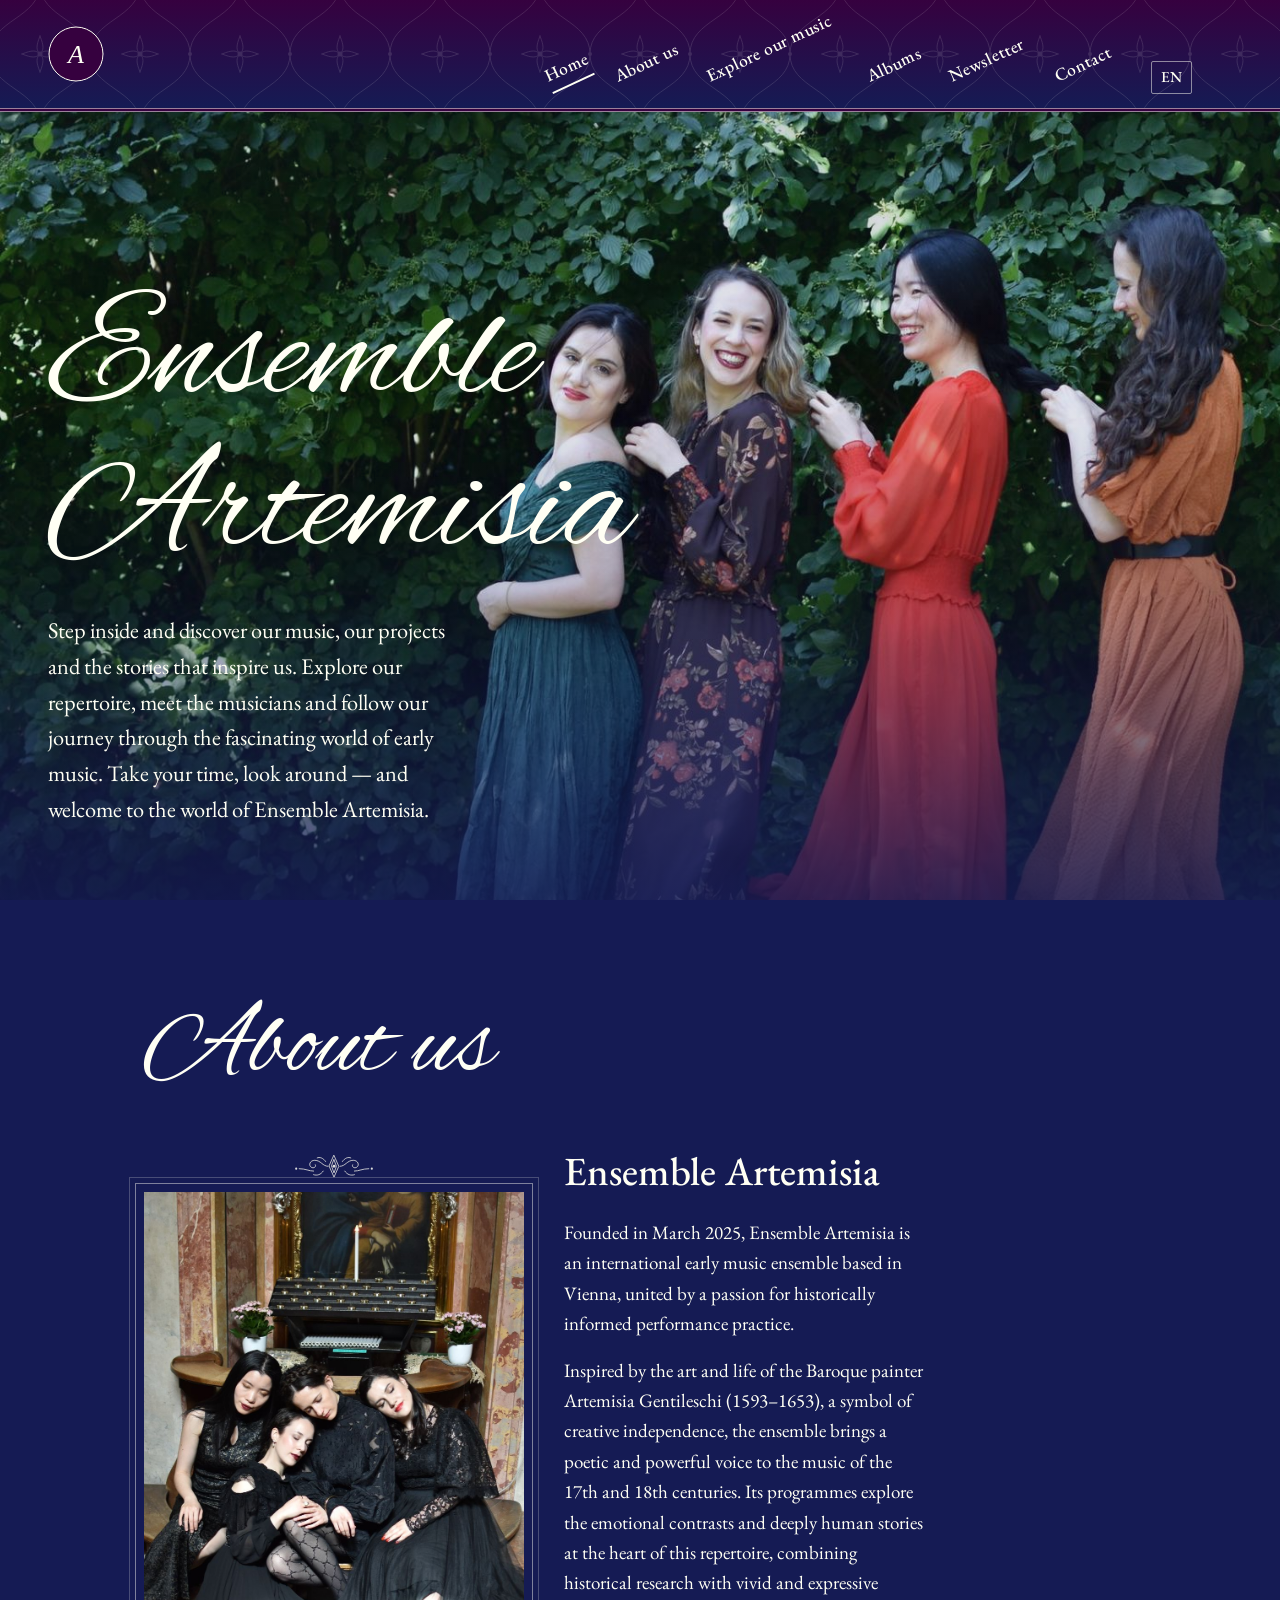
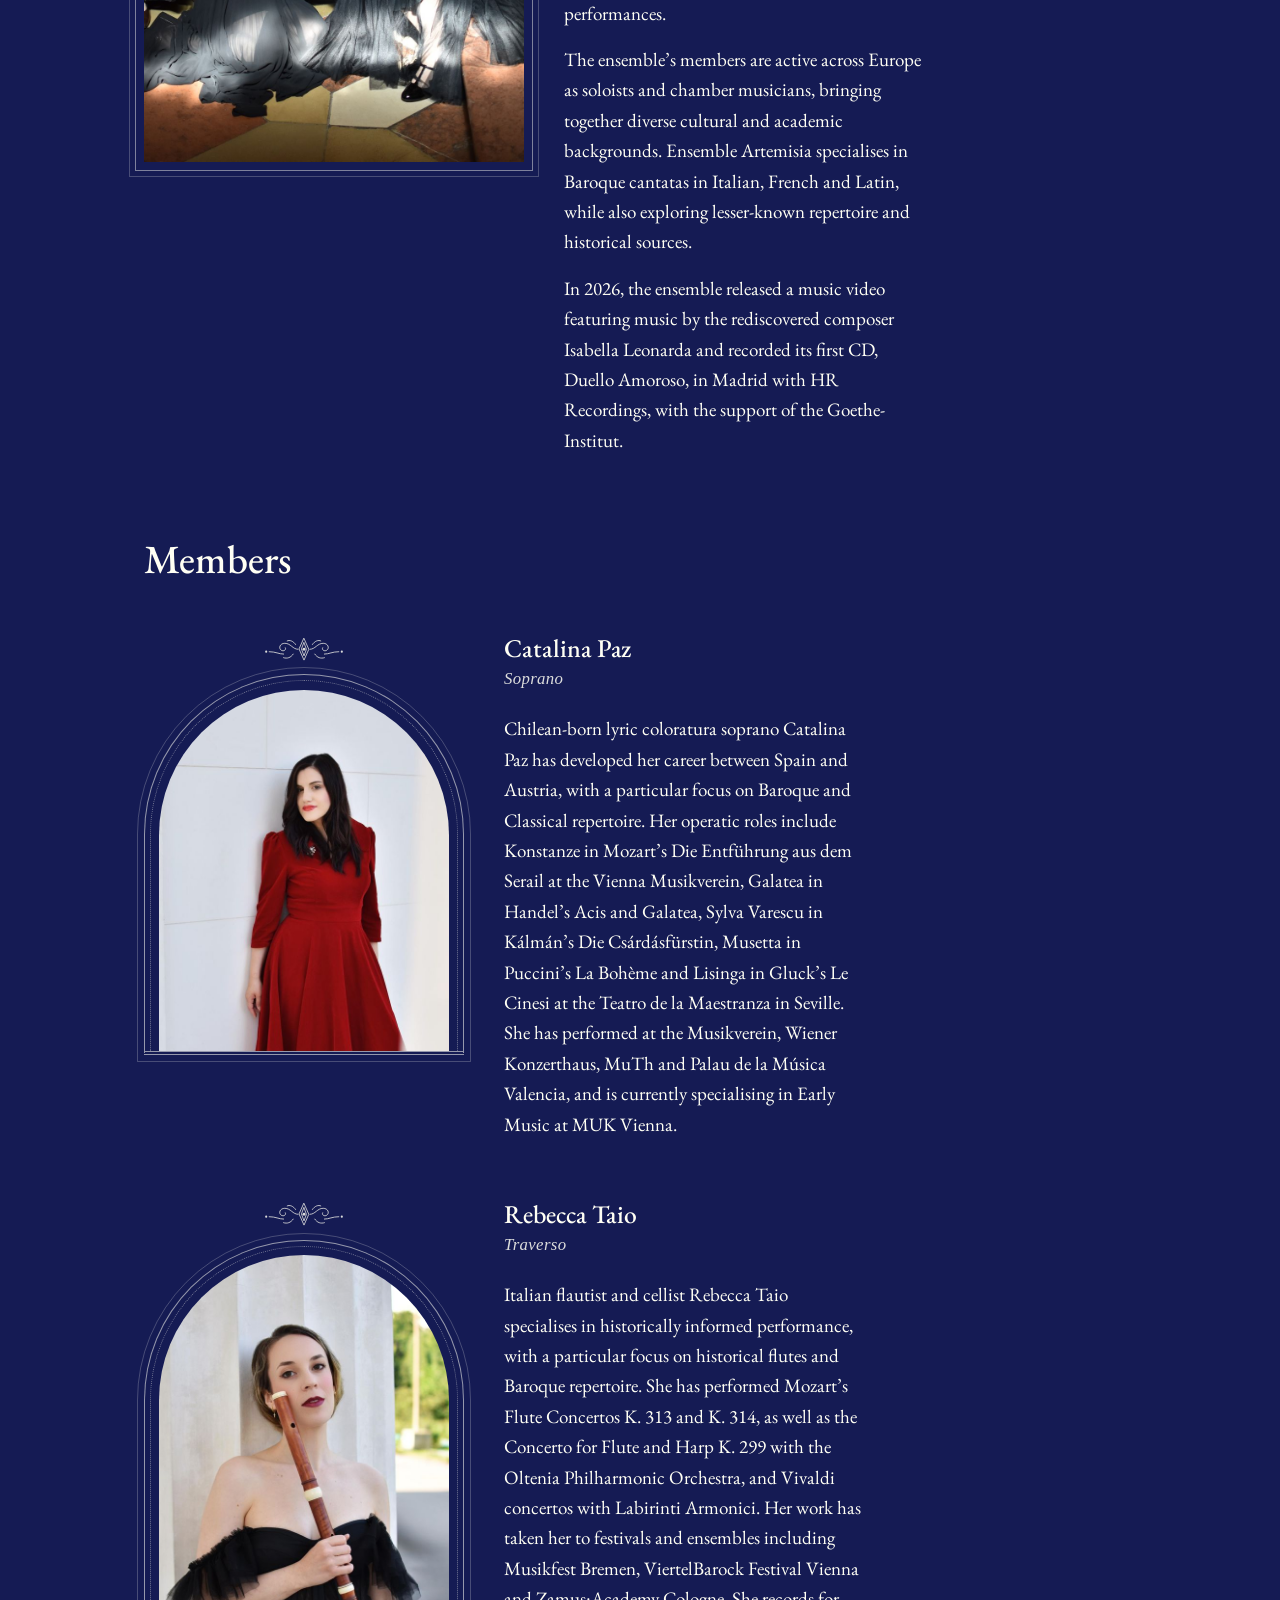
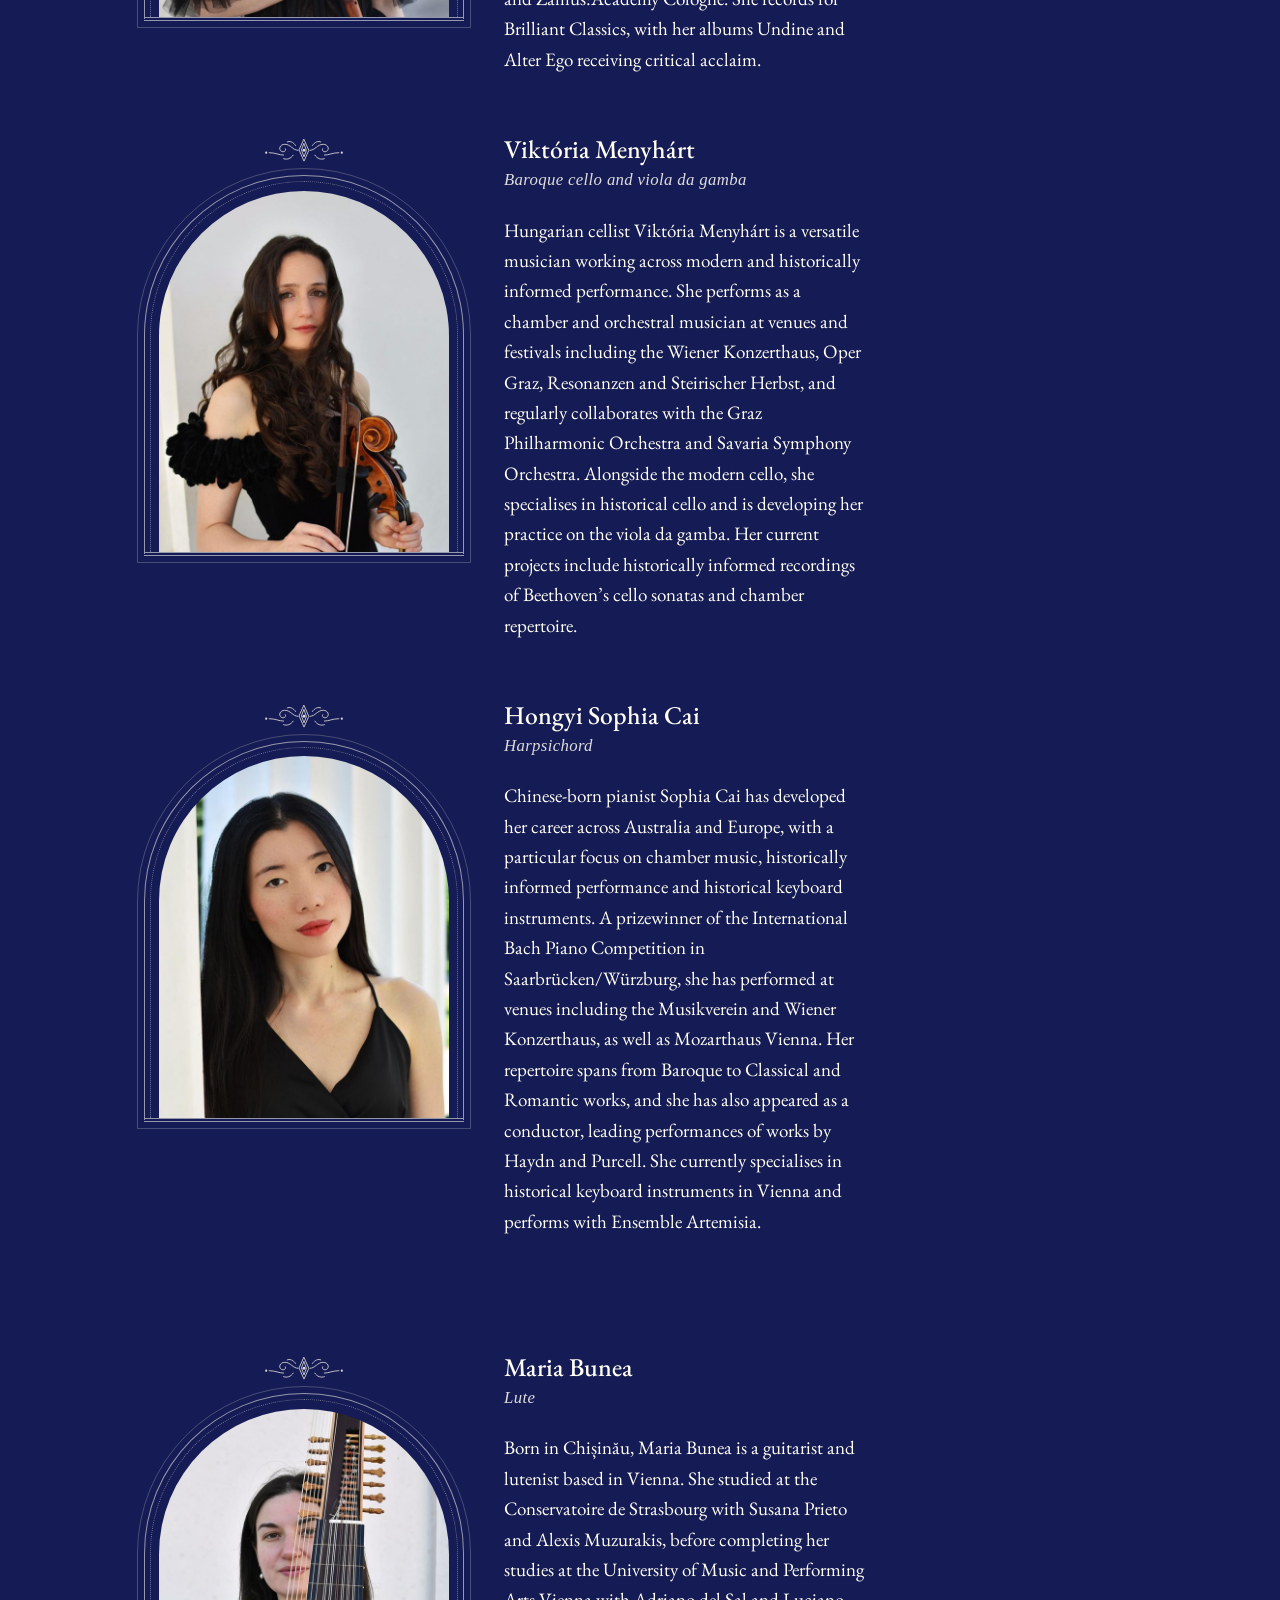
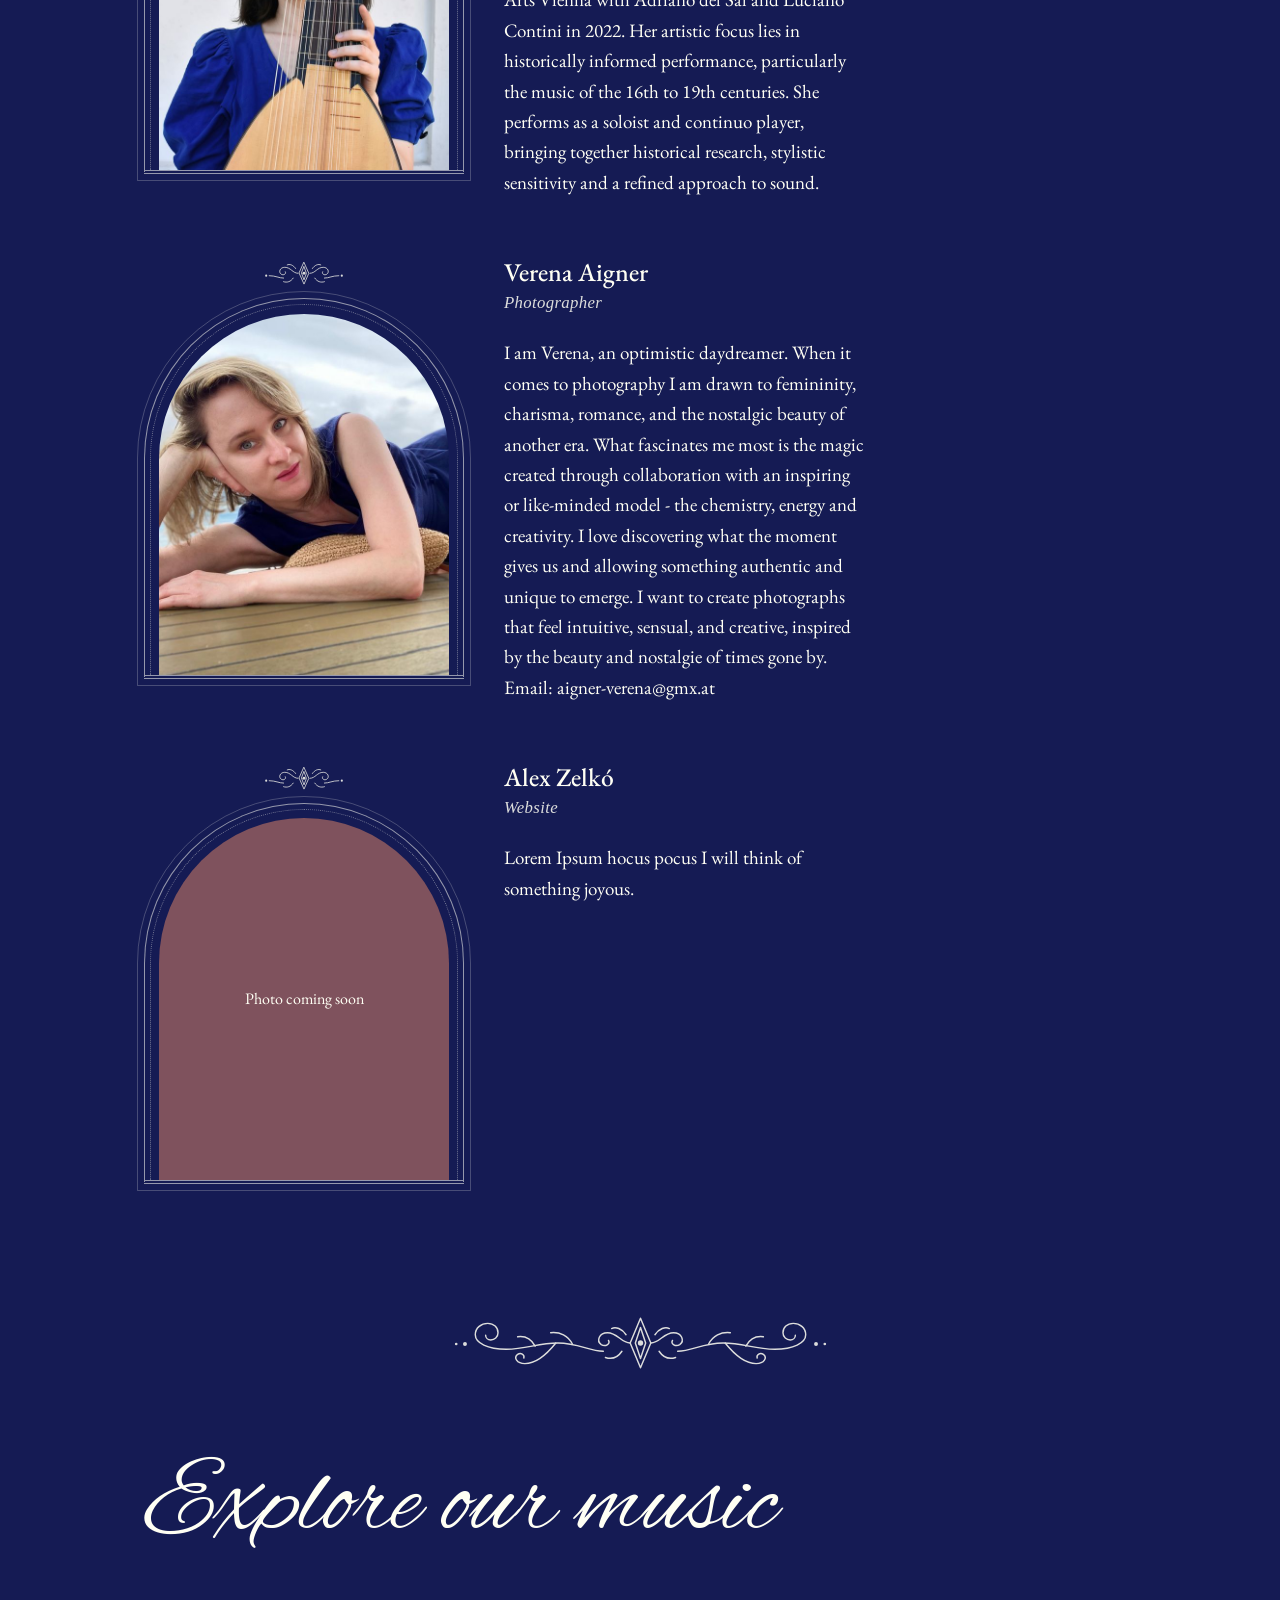
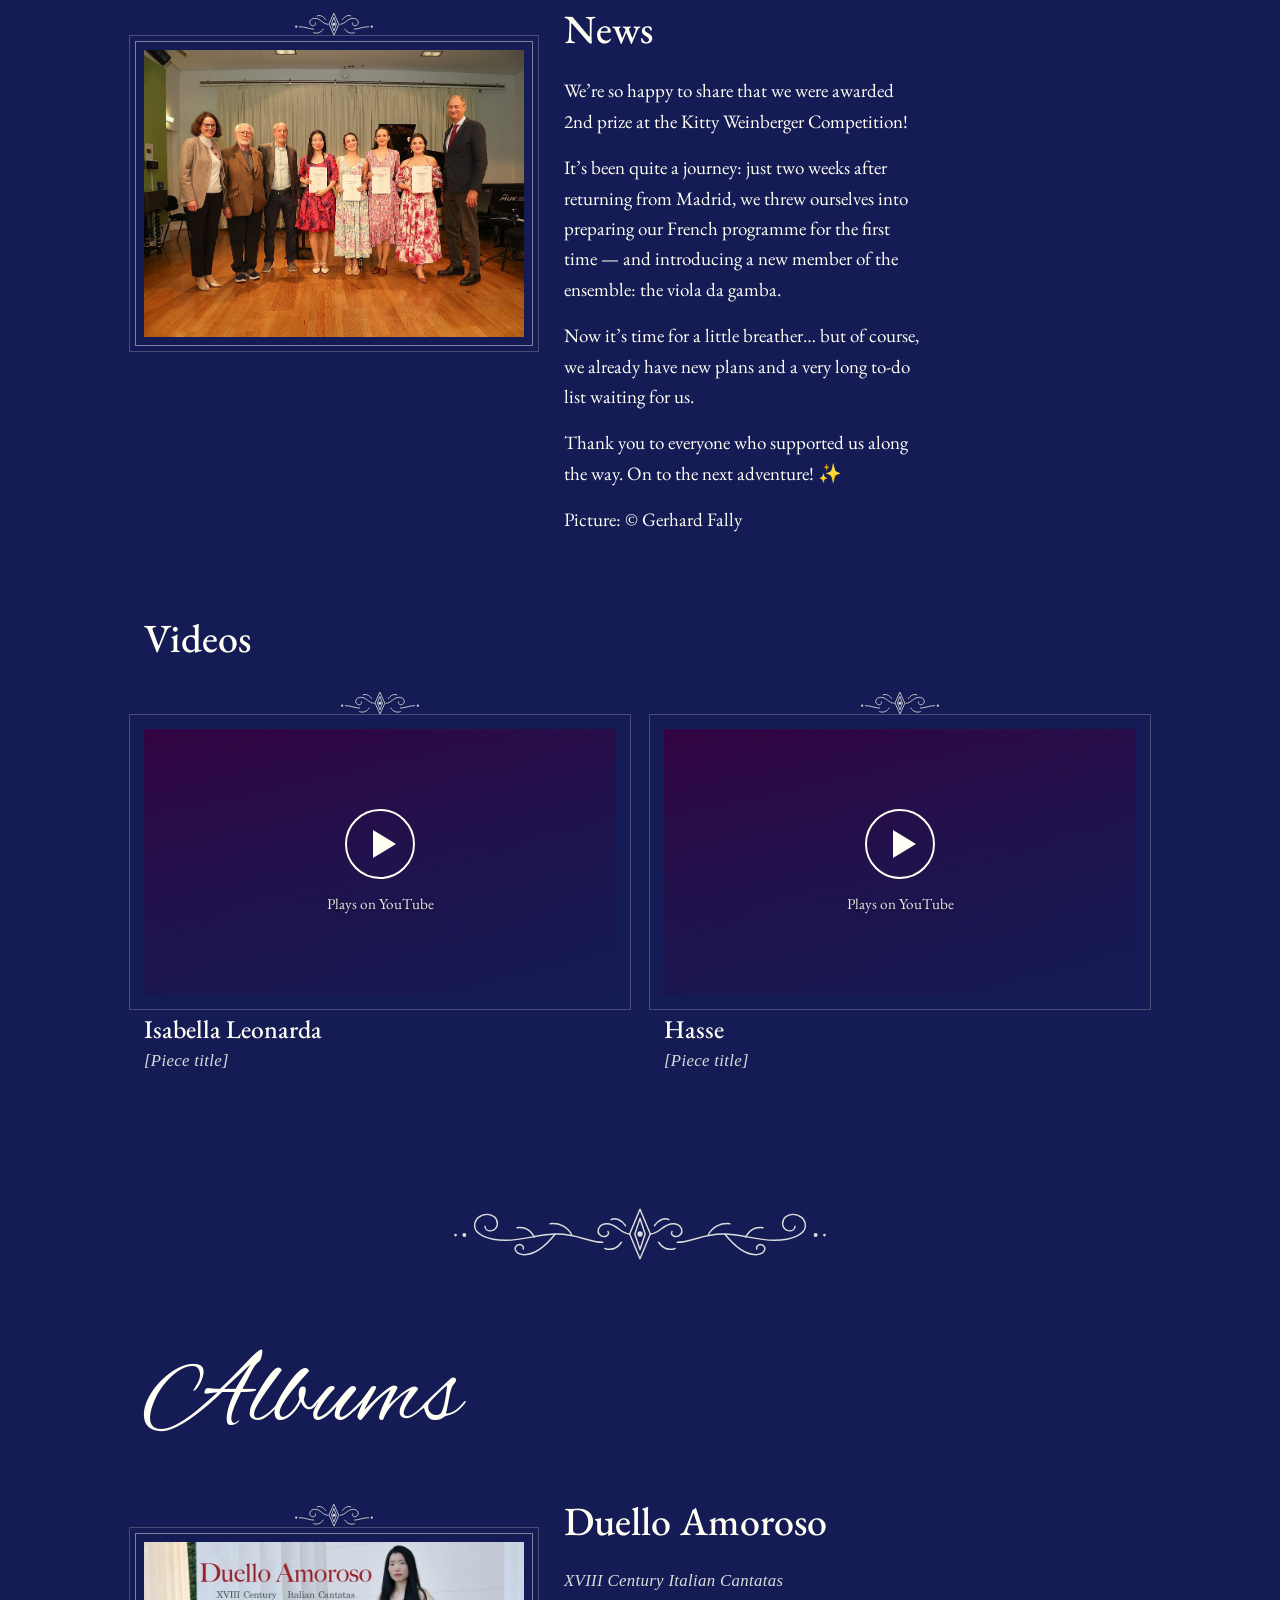
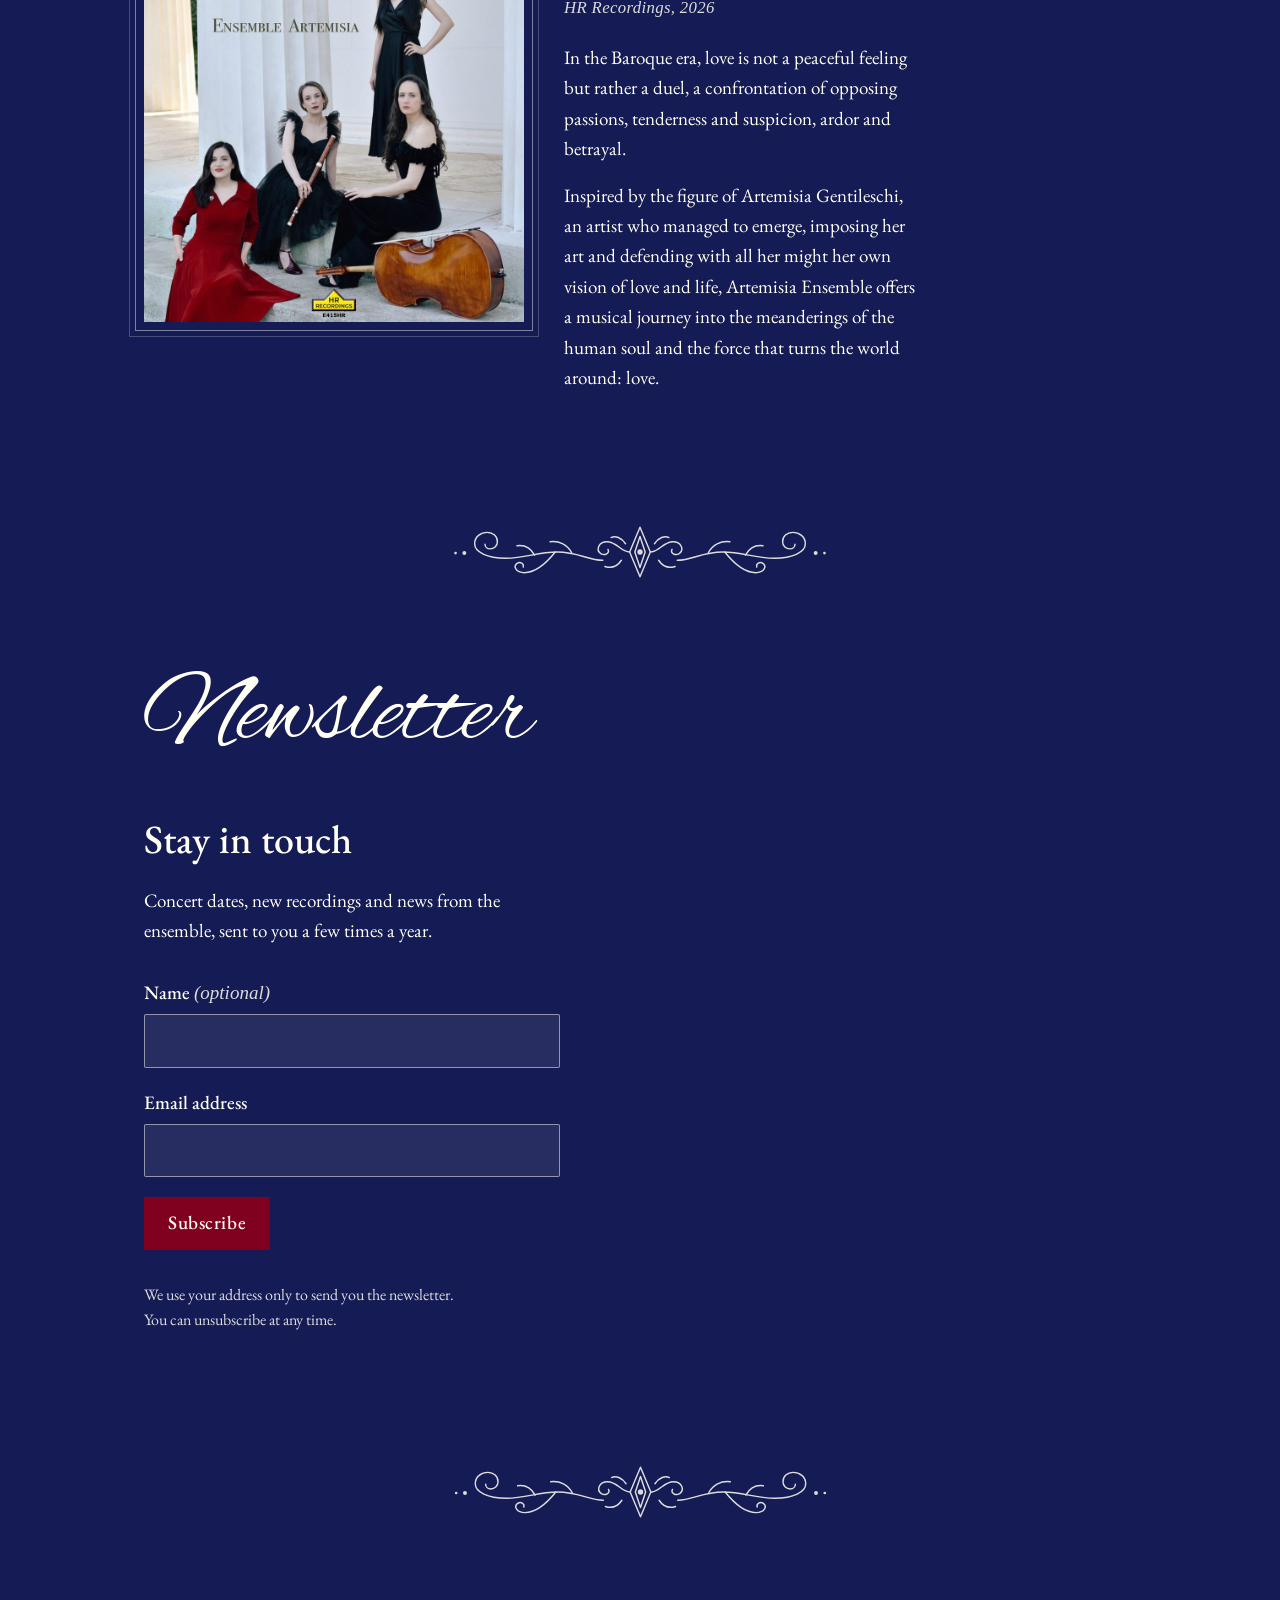
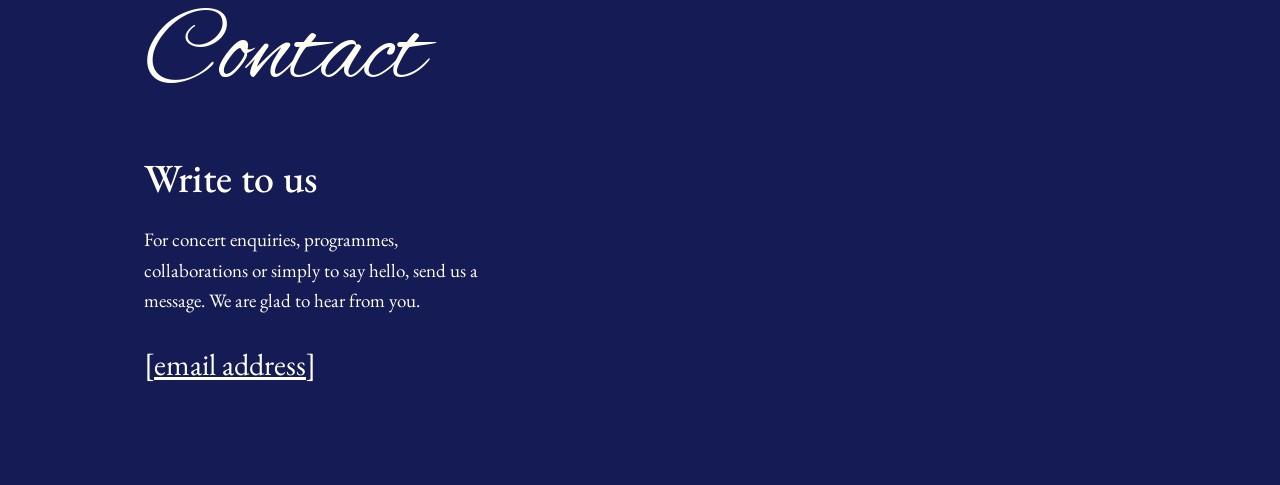
==== commit 6ed43b35: "Add scrolling paintings, curled divider, and restore the pattern - The background paintings now foll" ====
--- a/index.html
+++ b/index.html
@@ -60,7 +60,19 @@
     <!-- Everything below the hero sits on the painting background.
          The painting only shows inside this block, so it never covers the hero picture. -->
     <div class="inner">
-      <div class="inner-bg" data-pan="page" data-pan-start="0" data-pan-end="70" aria-hidden="true"></div>
+      <!-- Paintings behind the sections: they follow one another while the page scrolls, each one fading
+           into the next and drifting slowly (see js/main.js). One line per painting, in the order they appear.
+             data-painting   the picture file
+             data-x          which part shows if the picture is wider than the screen (0 = left edge, 100 = right edge)
+             data-pan-start / data-pan-end   how the picture drifts while it is on screen (0 = its top, 100 = its bottom)
+           The picture files are web-sized copies (about 1600 px wide); the full-size originals are kept
+           in images/paintings/originals/, which is not uploaded. -->
+      <div class="inner-bg" aria-hidden="true">
+        <div class="painting" data-painting="images/about-bg.jpg" data-x="70" data-pan-start="0" data-pan-end="70"></div>
+        <div class="painting" data-painting="images/paintings/painting-2.jpg" data-x="55" data-pan-start="0" data-pan-end="70"></div>
+        <!-- This one stops drifting halfway, so on wide screens the basket at the bottom stays out of view -->
+        <div class="painting" data-painting="images/paintings/painting-3.jpg" data-x="65" data-pan-start="0" data-pan-end="50"></div>
+      </div>
 
       <!-- ===== About us ===== -->
       <section id="about" class="page-section" aria-labelledby="about-title">
--- a/css/style.css
+++ b/css/style.css
@@ -474,19 +474,38 @@
 /* The painting layer now lives inside .inner: keep it fixed and full-size (not a centred column like the sections) */
 .one-page .inner > .inner-bg {
   position: fixed;
-  z-index: 0;
+  z-index: -1;   /* below the baroque pattern (.inner::before), which lies over the painting */
   max-width: none;
   margin: 0;
 }
 
+/* Paintings that follow one another behind the sections (the list is in index.html, the movement in js/main.js).
+   Without JavaScript the .inner-bg rule above still shows the first painting. */
+.inner-bg.has-paintings { background: var(--navy); }
+.painting {
+  position: absolute;
+  inset: 0;
+  background-size: cover;
+  background-repeat: no-repeat;
+  background-position: 50% 0%;
+  opacity: 0;
+}
+/* The dark veil that keeps the text readable, over whichever painting is showing */
+.inner-bg.has-paintings::after {
+  content: "";
+  position: absolute;
+  inset: 0;
+  background: linear-gradient(rgba(21, 27, 84, 0.88), rgba(54, 1, 63, 0.92));
+}
+
 .one-page .page-section + .page-section { margin-top: 8rem; }
 .one-page .page-section + .page-section::before {
   content: "";
   display: block;
-  width: 120px;
-  height: 40px;
+  width: min(26rem, 100%);   /* the divider: long arms with curled ends (images/divider.svg) */
+  aspect-ratio: 20 / 3;
   margin: 0 auto 5rem;
-  background: url("../images/ornament.svg") center / contain no-repeat;
+  background: url("../images/divider.svg") center / contain no-repeat;
   opacity: 0.85;
 }
 
